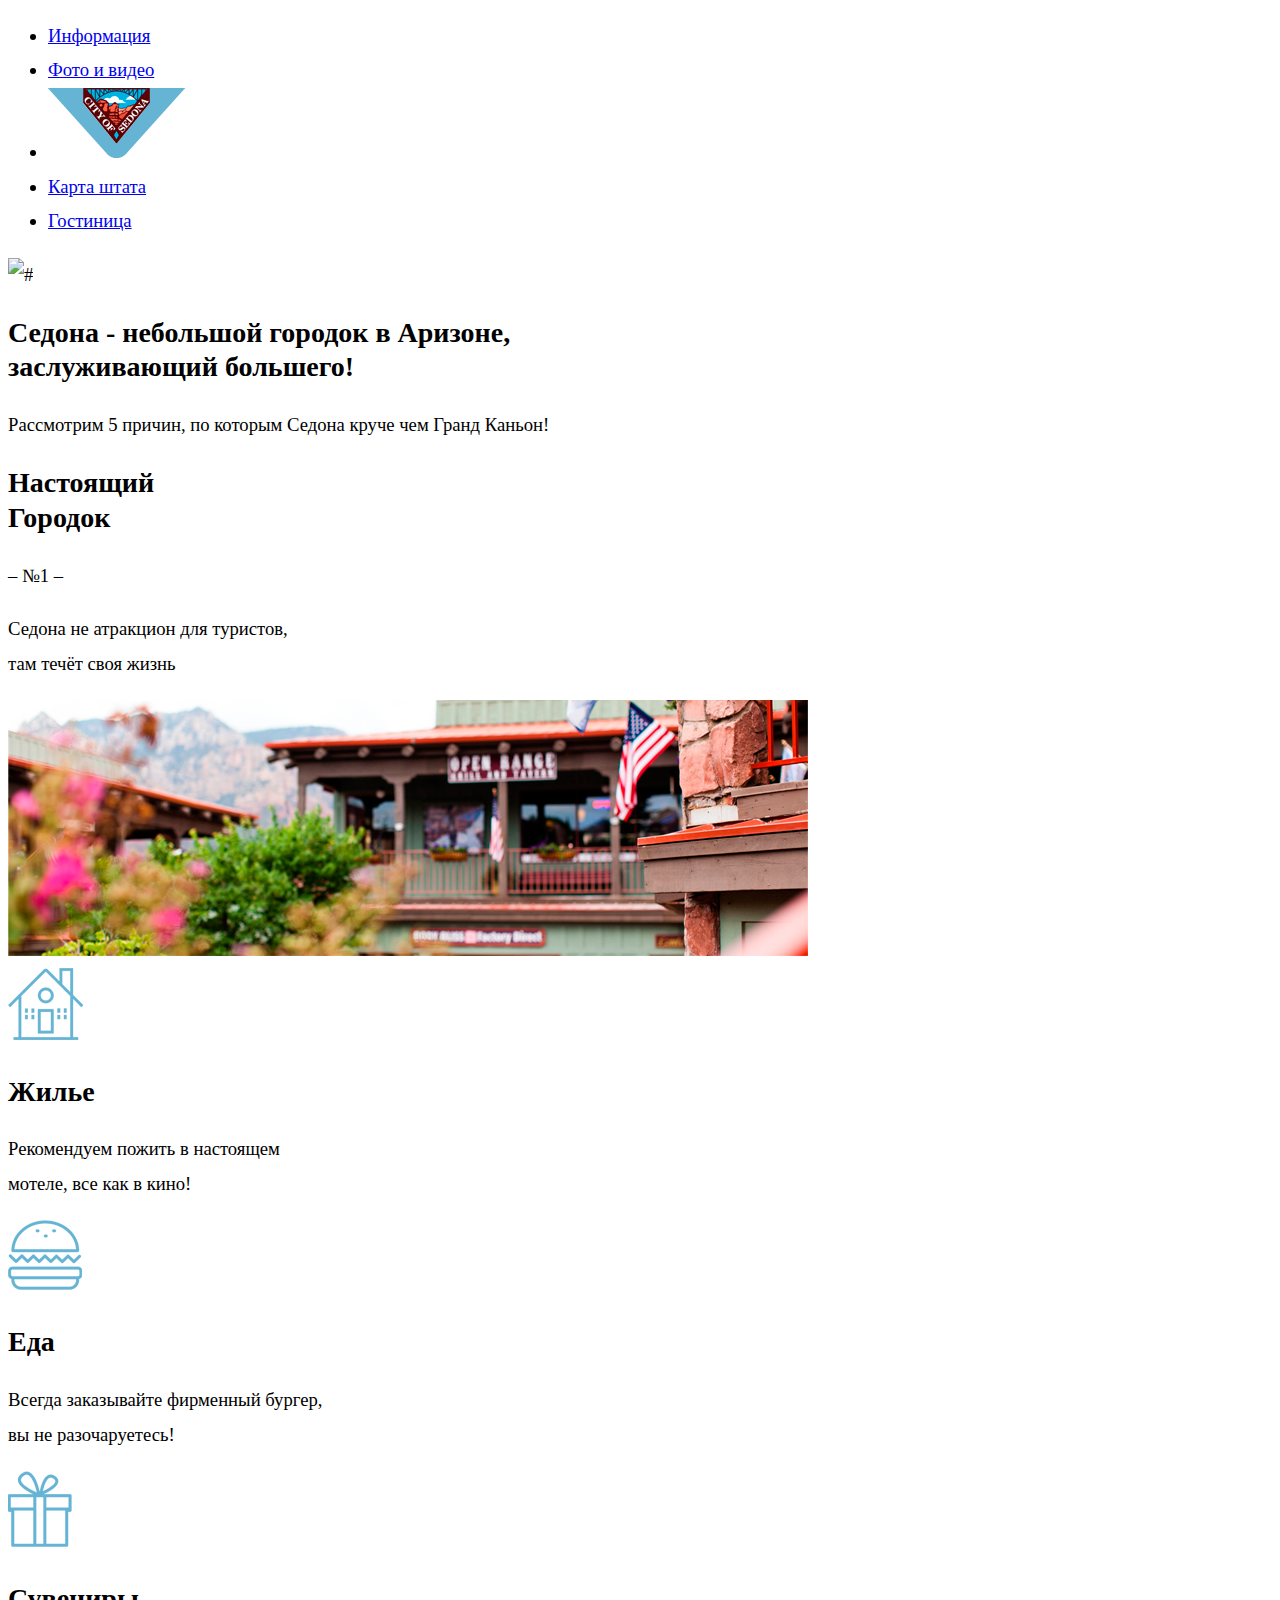
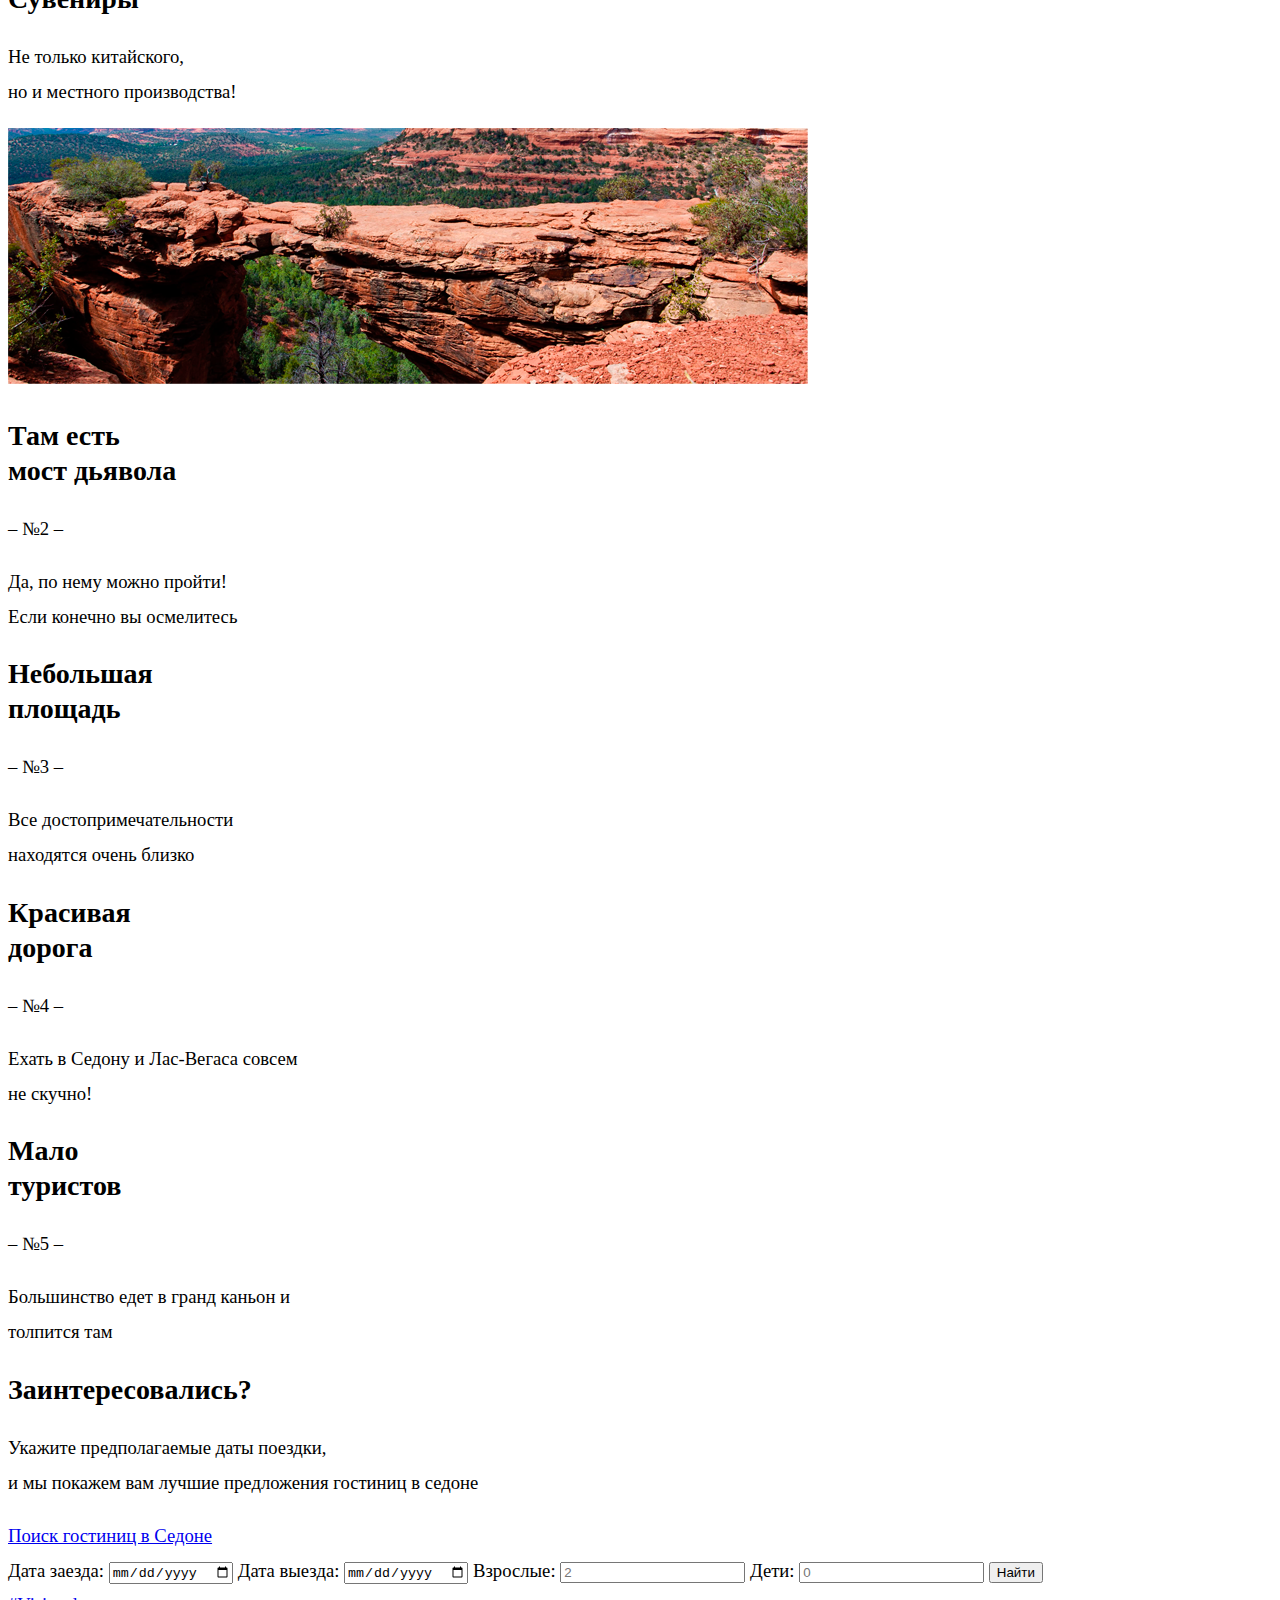
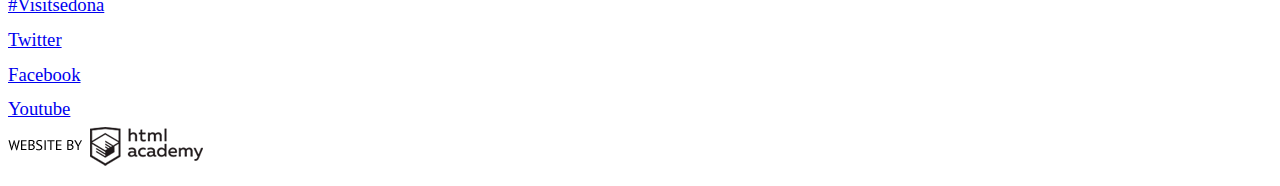
==== index.html @ 040bfdf6 "text+img" ====
<!DOCTYPE html>
<html lang="ru">

<head>
    <link href="css/style.css" rel="stylesheet">
    <meta charset="utf-8">
    <title>HTML Academy: Седона</title>
</head>

<body>
    <header class="main-header">
        <nav class="main-navigation">
            <ul>
                <li>
                    <a href="#">Информация</a>
                </li>
                <li>
                    <a href="#">Фото и видео</a>
                </li>
                <li>
                    <a href="#"><img src="img/logo.png" alt="#">
                    </a>
                </li>
                <li>
                    <a href="#">Карта штата</a>
                </li>
                <li>
                    <a href="#">Гостиница</a>
                </li>
            </ul>
        </nav>
        <section class="main-img"><img src="#" alt="#">
        </section>
        <section class="descr-first">
            <h2>Седона - небольшой городок в Аризоне,<br> заслуживающий большего!</h2>
            <p>Рассмотрим 5 причин, по которым Седона круче чем Гранд Каньон!</p>
        </section>
        <section class="descr-second">
            <div class="right-img">
                <h2>Настоящий<br>Городок</h2>
                <span>&ndash; &#8470;1 &ndash;</span>
                <p>Седона не атракцион для туристов,
                    <br> там течёт своя жизнь</p>
            </div>
            <div class="right-img">
                <img src="img/town.png" alt="#">
            </div>
        </section>
        <section class="descr-third">
            <div class="right-img"><img src="img/home.png" alt="#">
                <h2>Жилье</h2>
                <p>Рекомендуем пожить в настоящем
                    <br>мотеле, все как в кино!</p>
            </div>
            <div class="right-img"><img src="img/burger.png" alt="#">
                <h2>Еда</h2>
                <p>Всегда заказывайте фирменный бургер,
                    <br>вы не разочаруетесь!</p>
            </div>
            <div class="right-img"><img src="img/present.png" alt="#">
                <h2>Сувениры</h2>
                <p>Не только китайского,
                    <br>но и местного производства!</p>
            </div>
        </section>
        <section class="descr-fourth">
            <div class="left-img">
                <img src="img/gc.png" alt="#">
            </div>
            <div class="right-img">
                <h2>Там есть<br>мост дьявола</h2>
                <span>&ndash; &#8470;2 &ndash;</span>
                <p>Да, по нему можно пройти!
                    <br>Если конечно вы осмелитесь</p>
            </div>
        </section>
        <section class="descr-fifth">
            <div class="right-img">
                <h2>Небольшая<br>площадь</h2>
                <span>&ndash; &#8470;3 &ndash;</span>
                <p>Все достопримечательности
                    <br>находятся очень близко</p>
            </div>
            <div class="right-img">
                <h2>Красивая<br>дорога</h2>
                <span>&ndash; &#8470;4 &ndash;</span>
                <p>Ехать в Седону и Лас-Вегаса совсем
                    <br>не скучно!</p>
            </div>
            <div class="right-img">
                <h2>Мало<br>туристов</h2>
                <span>&ndash; &#8470;5 &ndash;</span>
                <p>Большинство едет в гранд каньон и
                    <br>толпится там</p>
            </div>
        </section>
        <section class="searcher">
            <h2 class="stitle">Заинтересовались?</h2>
            <p>Укажите предполагаемые даты поездки,
                <br>и мы покажем вам лучшие предложения гостиниц в седоне</p>
            <a class="fbutton" href="#">Поиск гостиниц в Седоне</a>
            <div class="searcher-form">
                <form class="index-form">
                    <label for="dtarrival">Дата заезда:</label>
                    <input class="date-arrival" id="dtarrival" type="date" placeholder="24 Апреля 2016">
                    <label for="dtdep">Дата выезда:</label>
                    <input class="date-dep" id="dtdep" type="date" placeholder="4 Июля 2016">
                    <label for="adult">Взрослые:</label>
                    <input class="adult" id="adult" type="text" placeholder="2">
                    <label for="child">Дети:</label>
                    <input id="child" type="text" placeholder="0">
                    <input type="submit" value="Найти">
                </form>
            </div>
        </section>
        <section class="map">
        </section>
        <footer class="info">
            <div class="last-block htag">
                <a href="#">#Visitsedona</a>
            </div>
            <div class="last-block">
                <a class="social-btn social-btn-twitter" href="#"><li>Twitter</li>
                </a>
                <a class="social-btn social-btn-fb" href="#"><li>Facebook</li>
                </a>
                <a class="social-btn social-btn-youtube" href="#"><li>Youtube</li>
                </a>
            </div>
            <div class="last-block">
                <a href="https://htmlacademy.ru/"><img src="img/academylogo.png" alt="#">
                </a>
            </div>
        </footer>
</body>
</html>
---- css/style.css ----
body {
    font-size:14pt; 
    line-height:26pt;
    color="#333333";
    font-weight: normal;
    font-family: PT Sans;
}

h2 {
    font-size:21pt; 
    line-height:26pt;
    color:"#333333";
    font-weight: bold;
    font-family:PT Sans Bold;
}
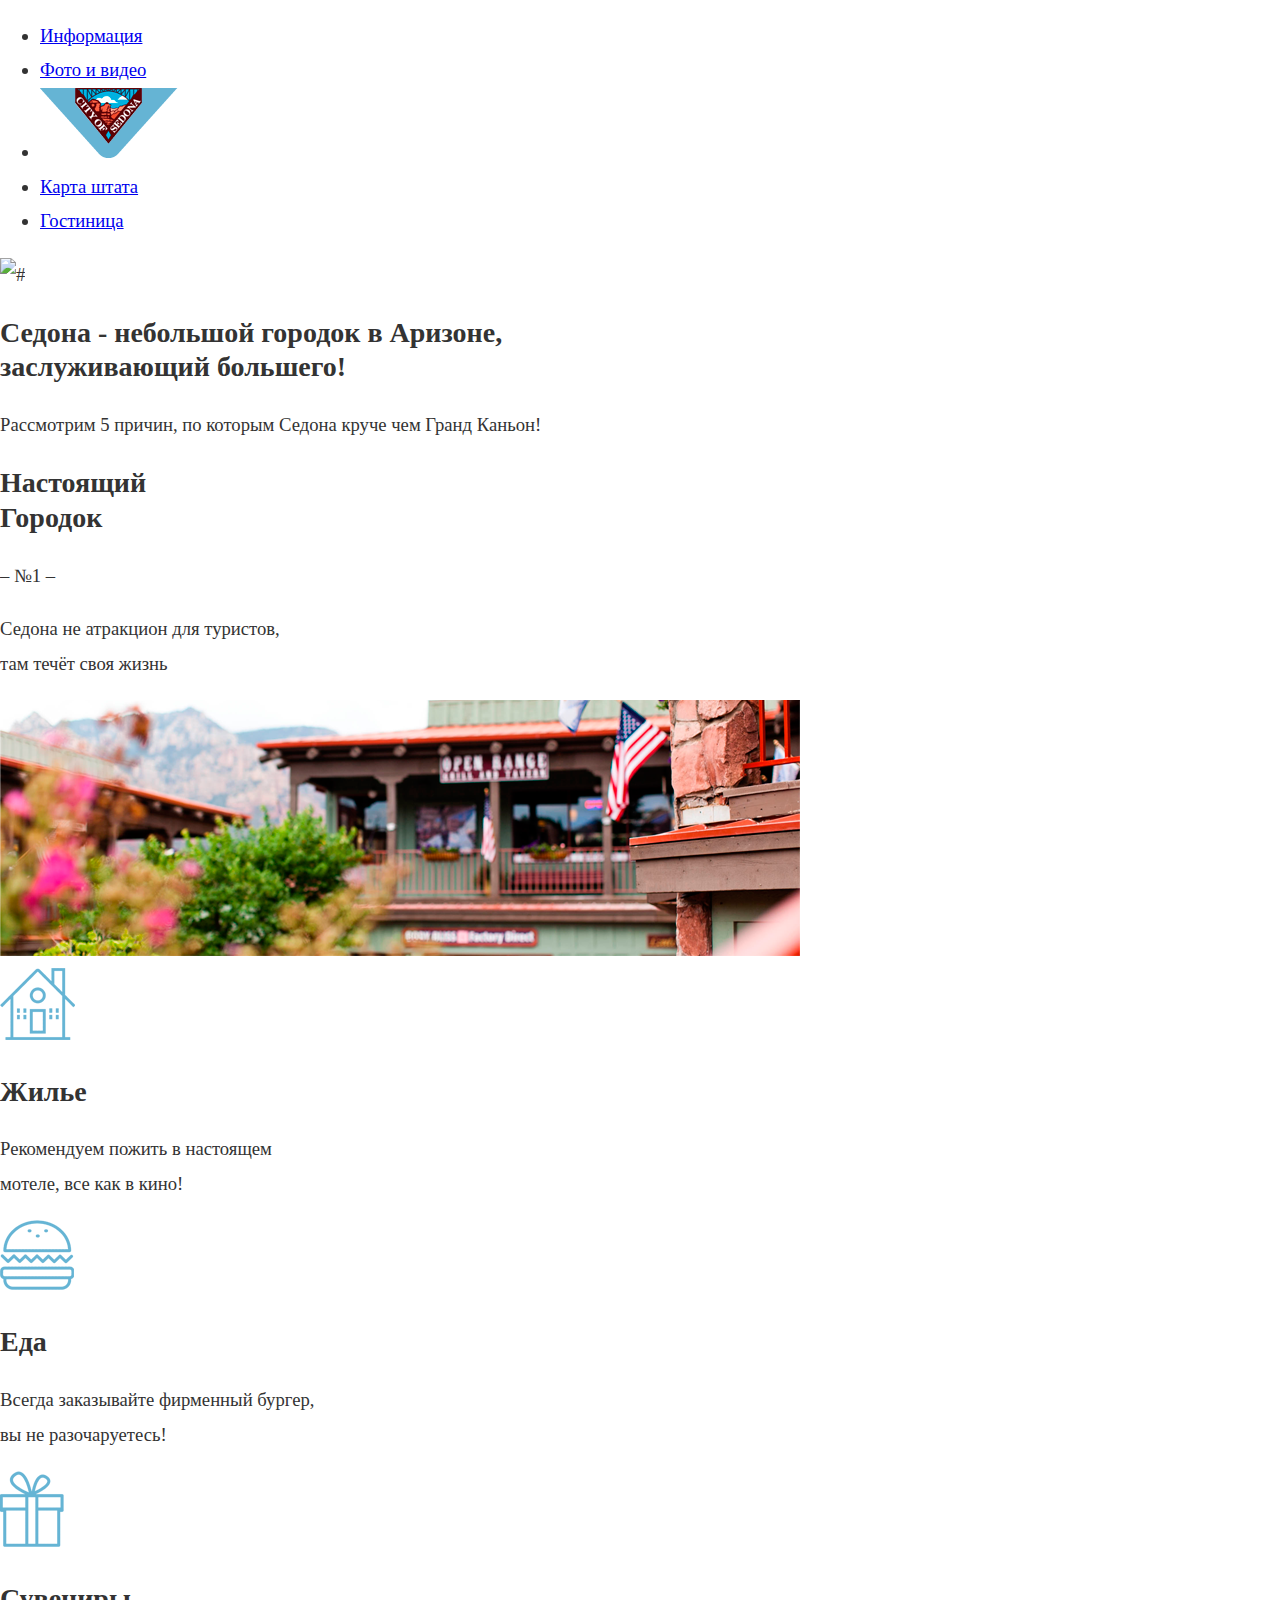
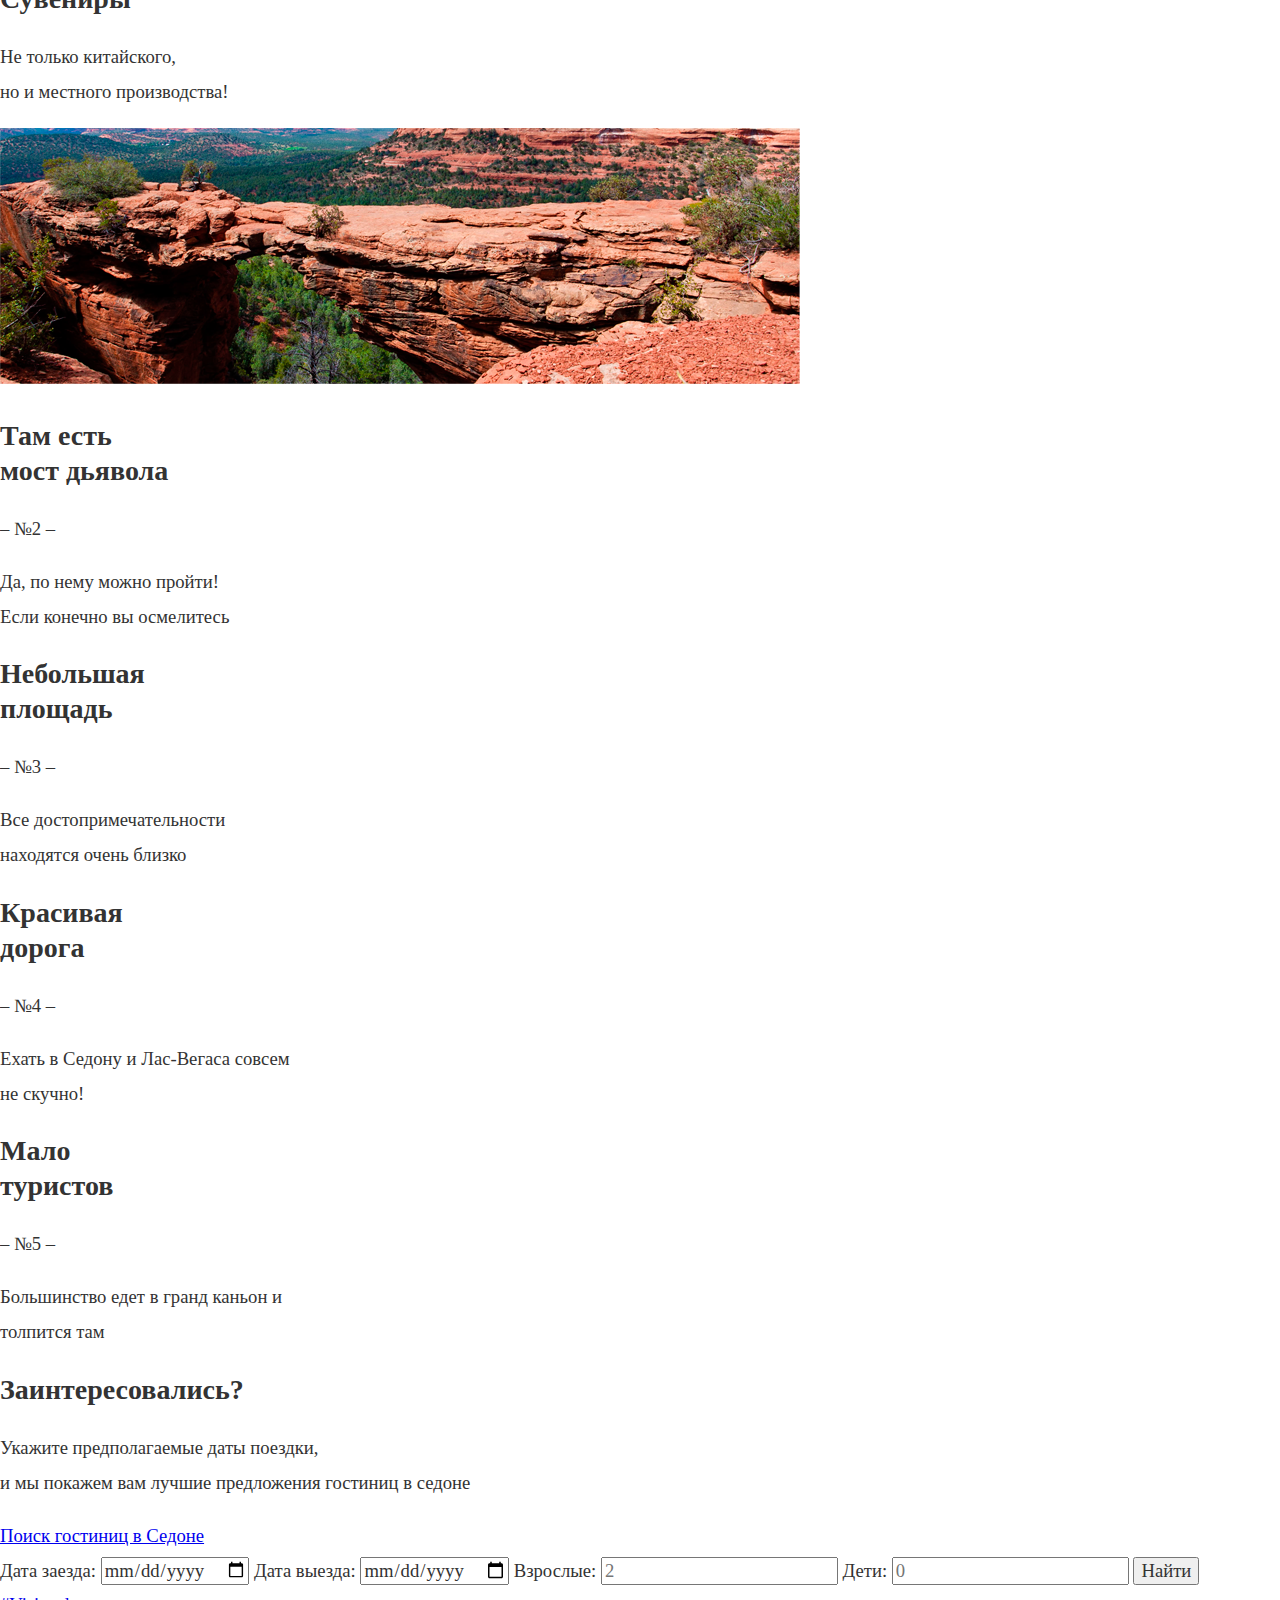
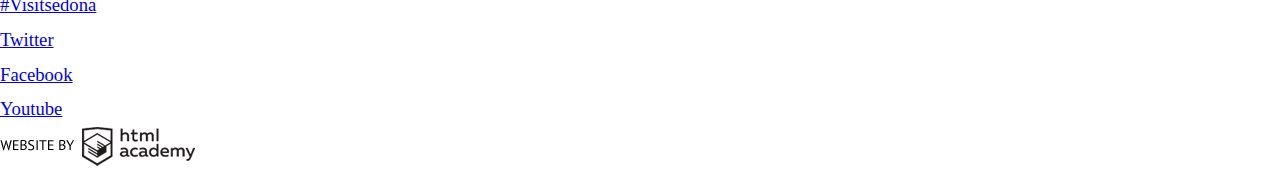
==== commit be88ee59: "текст+картинки upd" ====
--- a/index.html
+++ b/index.html
@@ -2,9 +2,10 @@
 <html lang="ru">
 
 <head>
+    <meta charset="utf-8">
+    <title>Результаты поиска гостиниц в Седоне</title>
+    <link href="css/normalize.css" rel="stylesheet">
     <link href="css/style.css" rel="stylesheet">
-    <meta charset="utf-8">
-    <title>HTML Academy: Седона</title>
 </head>
 
 <body>
--- a/css/style.css
+++ b/css/style.css
@@ -1,7 +1,7 @@
 body {
     font-size:14pt; 
     line-height:26pt;
-    color="#333333";
+    color: #333333;
     font-weight: normal;
     font-family: PT Sans;
 }
@@ -9,7 +9,7 @@
 h2 {
     font-size:21pt; 
     line-height:26pt;
-    color:"#333333";
+    color: #333333;
     font-weight: bold;
     font-family:PT Sans Bold;
 }
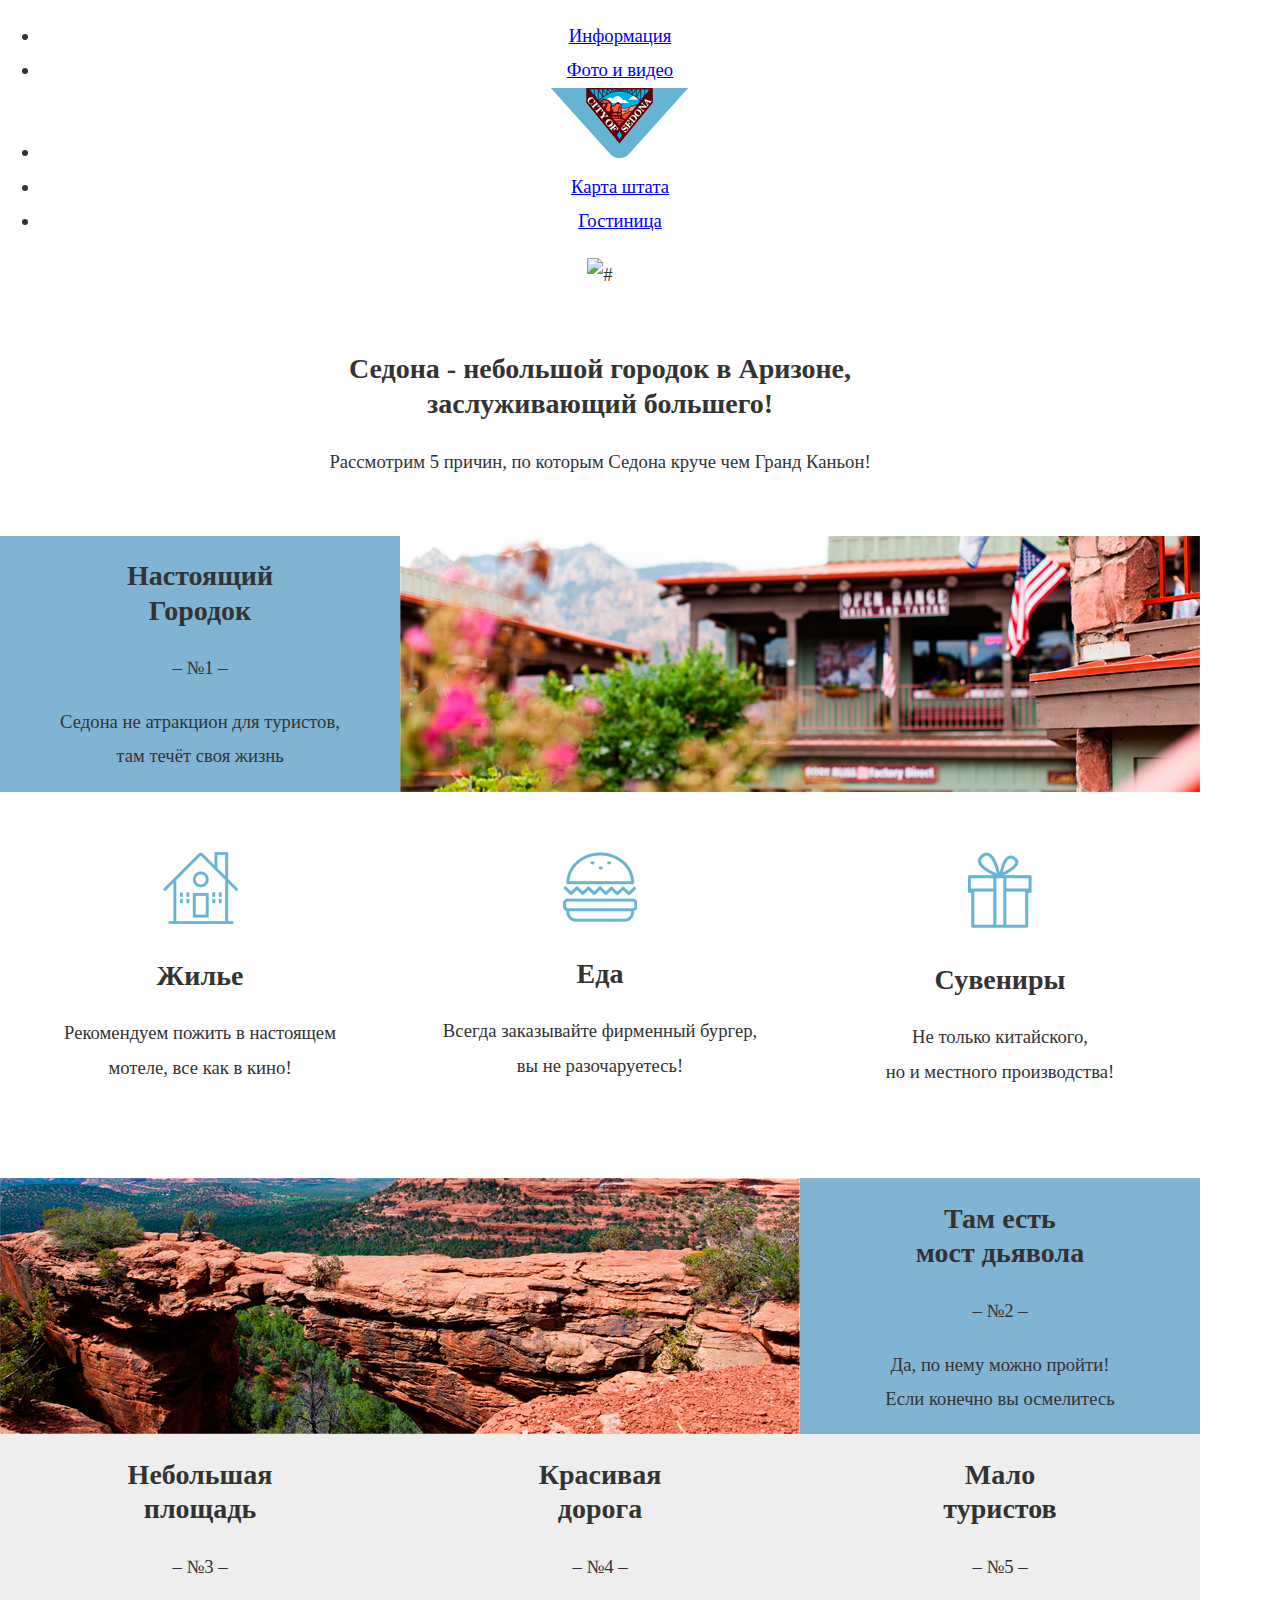
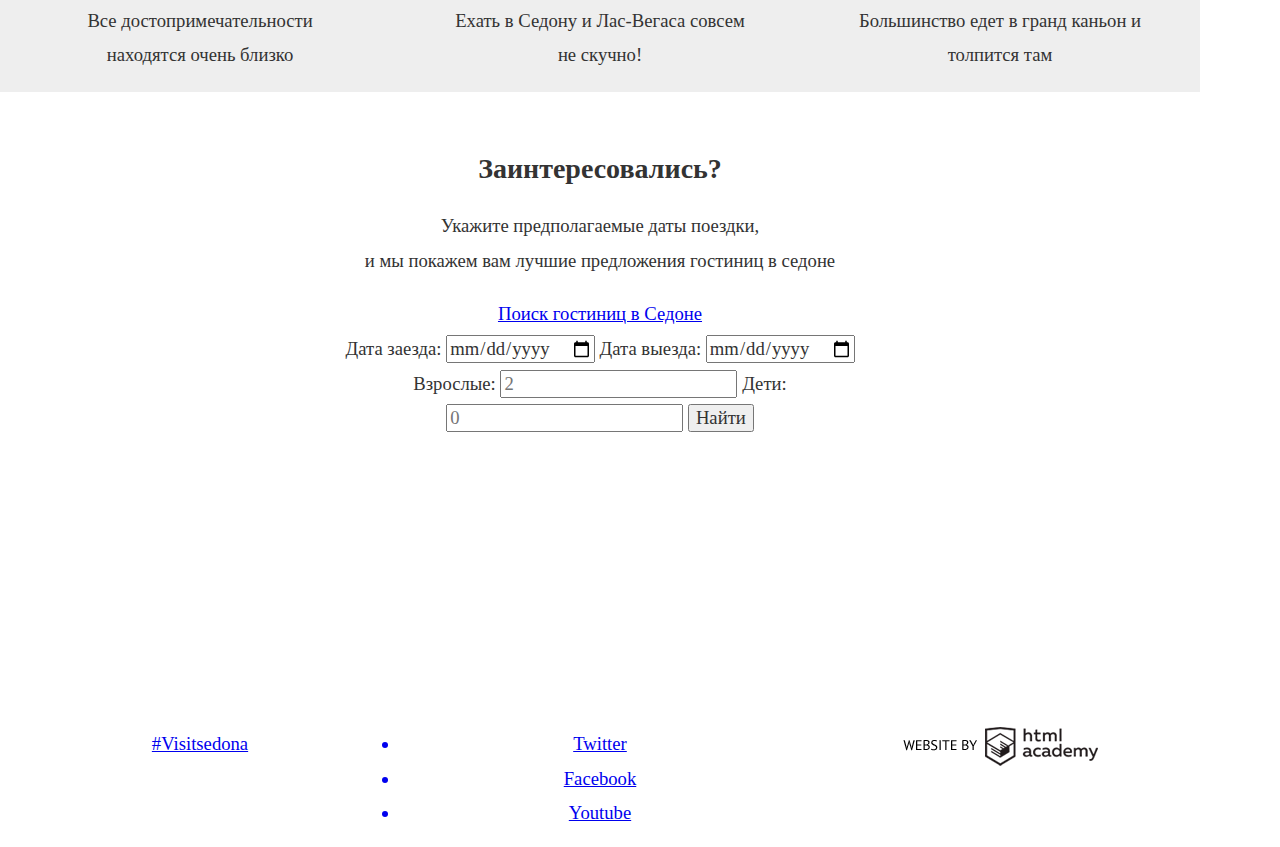
==== commit 6b081ebd: "сетка первая страница" ====
--- a/index.html
+++ b/index.html
@@ -30,6 +30,8 @@
                 </li>
             </ul>
         </nav>
+    </header>
+    <main class="container">
         <section class="main-img"><img src="#" alt="#">
         </section>
         <section class="descr-first">
@@ -37,58 +39,58 @@
             <p>Рассмотрим 5 причин, по которым Седона круче чем Гранд Каньон!</p>
         </section>
         <section class="descr-second">
-            <div class="right-img">
+            <div class="lil-descr">
                 <h2>Настоящий<br>Городок</h2>
                 <span>&ndash; &#8470;1 &ndash;</span>
                 <p>Седона не атракцион для туристов,
                     <br> там течёт своя жизнь</p>
             </div>
-            <div class="right-img">
+            <div class="middle-img">
                 <img src="img/town.png" alt="#">
             </div>
         </section>
-        <section class="descr-third">
-            <div class="right-img"><img src="img/home.png" alt="#">
+        <section class="descr-third clearfix">
+            <div class="small-img"><img src="img/home.png" alt="#">
                 <h2>Жилье</h2>
                 <p>Рекомендуем пожить в настоящем
                     <br>мотеле, все как в кино!</p>
             </div>
-            <div class="right-img"><img src="img/burger.png" alt="#">
+            <div class="small-img"><img src="img/burger.png" alt="#">
                 <h2>Еда</h2>
                 <p>Всегда заказывайте фирменный бургер,
                     <br>вы не разочаруетесь!</p>
             </div>
-            <div class="right-img"><img src="img/present.png" alt="#">
+            <div class="small-img"><img src="img/present.png" alt="#">
                 <h2>Сувениры</h2>
                 <p>Не только китайского,
                     <br>но и местного производства!</p>
             </div>
         </section>
-        <section class="descr-fourth">
-            <div class="left-img">
+        <section class="descr-fourth clearfix">
+            <div class="middle-img">
                 <img src="img/gc.png" alt="#">
             </div>
-            <div class="right-img">
+            <div class="lil-descrs">
                 <h2>Там есть<br>мост дьявола</h2>
                 <span>&ndash; &#8470;2 &ndash;</span>
                 <p>Да, по нему можно пройти!
                     <br>Если конечно вы осмелитесь</p>
             </div>
         </section>
-        <section class="descr-fifth">
-            <div class="right-img">
+        <section class="descr-fifth clearfix">
+            <div class="middle-descr">
                 <h2>Небольшая<br>площадь</h2>
                 <span>&ndash; &#8470;3 &ndash;</span>
                 <p>Все достопримечательности
                     <br>находятся очень близко</p>
             </div>
-            <div class="right-img">
+            <div class="middle-descr">
                 <h2>Красивая<br>дорога</h2>
                 <span>&ndash; &#8470;4 &ndash;</span>
                 <p>Ехать в Седону и Лас-Вегаса совсем
                     <br>не скучно!</p>
             </div>
-            <div class="right-img">
+            <div class="middle-descr">
                 <h2>Мало<br>туристов</h2>
                 <span>&ndash; &#8470;5 &ndash;</span>
                 <p>Большинство едет в гранд каньон и
@@ -116,6 +118,7 @@
         </section>
         <section class="map">
         </section>
+    </main>
         <footer class="info">
             <div class="last-block htag">
                 <a href="#">#Visitsedona</a>
--- a/css/style.css
+++ b/css/style.css
@@ -4,6 +4,7 @@
     color: #333333;
     font-weight: normal;
     font-family: PT Sans;
+    text-align: center;
 }
 
 h2 {
@@ -12,4 +13,86 @@
     color: #333333;
     font-weight: bold;
     font-family:PT Sans Bold;
+    text-align: center;
 }
+.clearfix::after {
+  content: "";
+
+  display: table;
+  clear: both;
+}
+.container {
+    width: 1200px;
+}
+.main-navigation {
+  width: 1200px;
+}
+.main-img {
+    margin-bottom: 60px;
+}
+.descr-first {
+    margin-left: auto;
+    margin-right: auto;
+    margin-bottom: 56px;
+}
+.descr-second {
+    margin-bottom: 60px;
+}
+.lil-descr {
+    float: left;
+    width: 400px;
+    height: 256px;
+    margin-bottom: 60px;
+    background-color:#81b3d2;
+}
+.middle-img {
+    float: left;
+    width: 800px;
+    height: 256px;
+}
+.descr-third {
+    float: left;
+    width: 1200px;
+    margin-bottom: 70px;
+}
+.small-img {
+    float: left;
+    width: 400px;
+}
+.small-img:last-child {
+  float: right;
+}
+
+.descr-fifth {
+    width: 1200px;
+    margin-bottom: 60px;
+}
+.middle-descr {
+    float:left; 
+    width: 400px;
+    background-color: #eeeeee;
+}
+.lil-descrs {
+    float: left;
+    width: 400px;
+    height: 256px;
+    background-color:#81b3d2;
+}
+.searcher-form {
+    margin-left: 312px;
+    margin-right: 312px;
+    width: 576px;
+    height: 395px;
+}
+.map {
+    margin-bottom: 0;
+}
+footer {
+    width: 1200;
+    height: 120;
+}
+.last-block {
+    float: left;
+    width: 400px;
+    height: 120px;
+}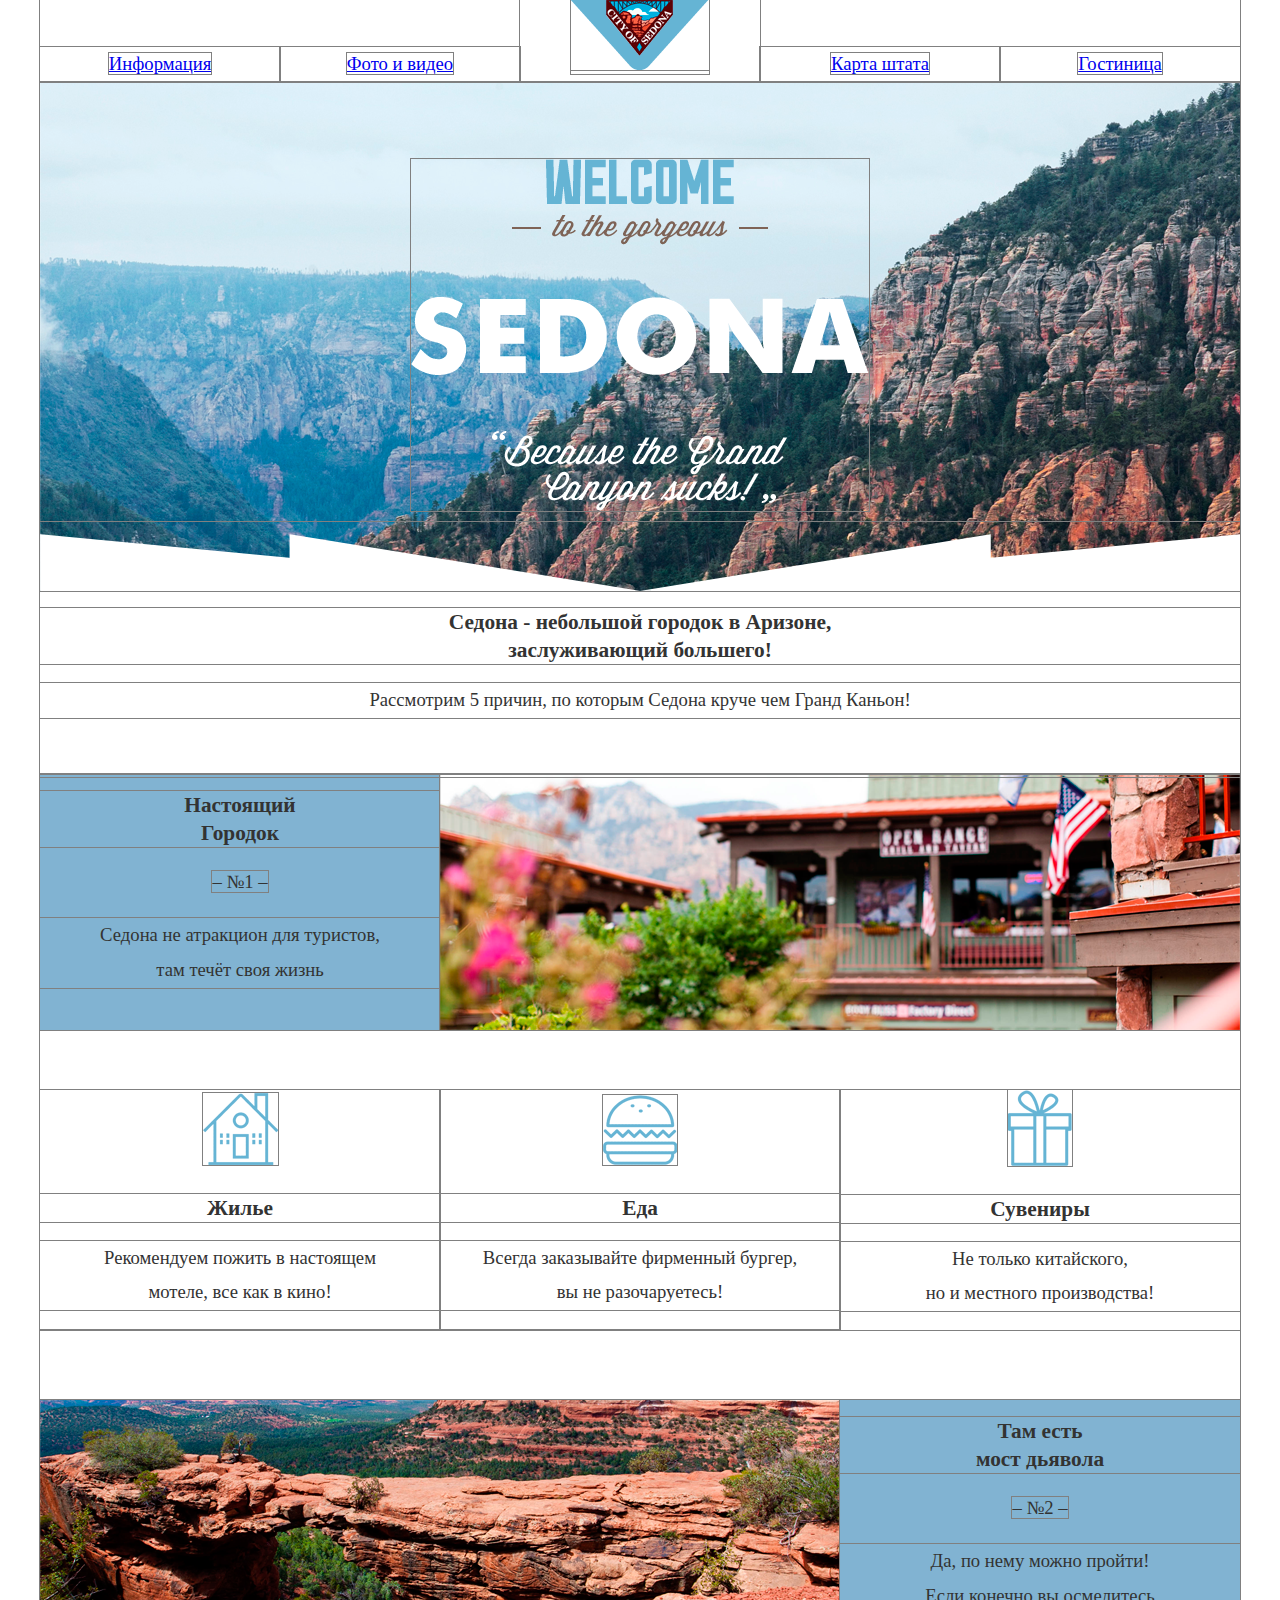
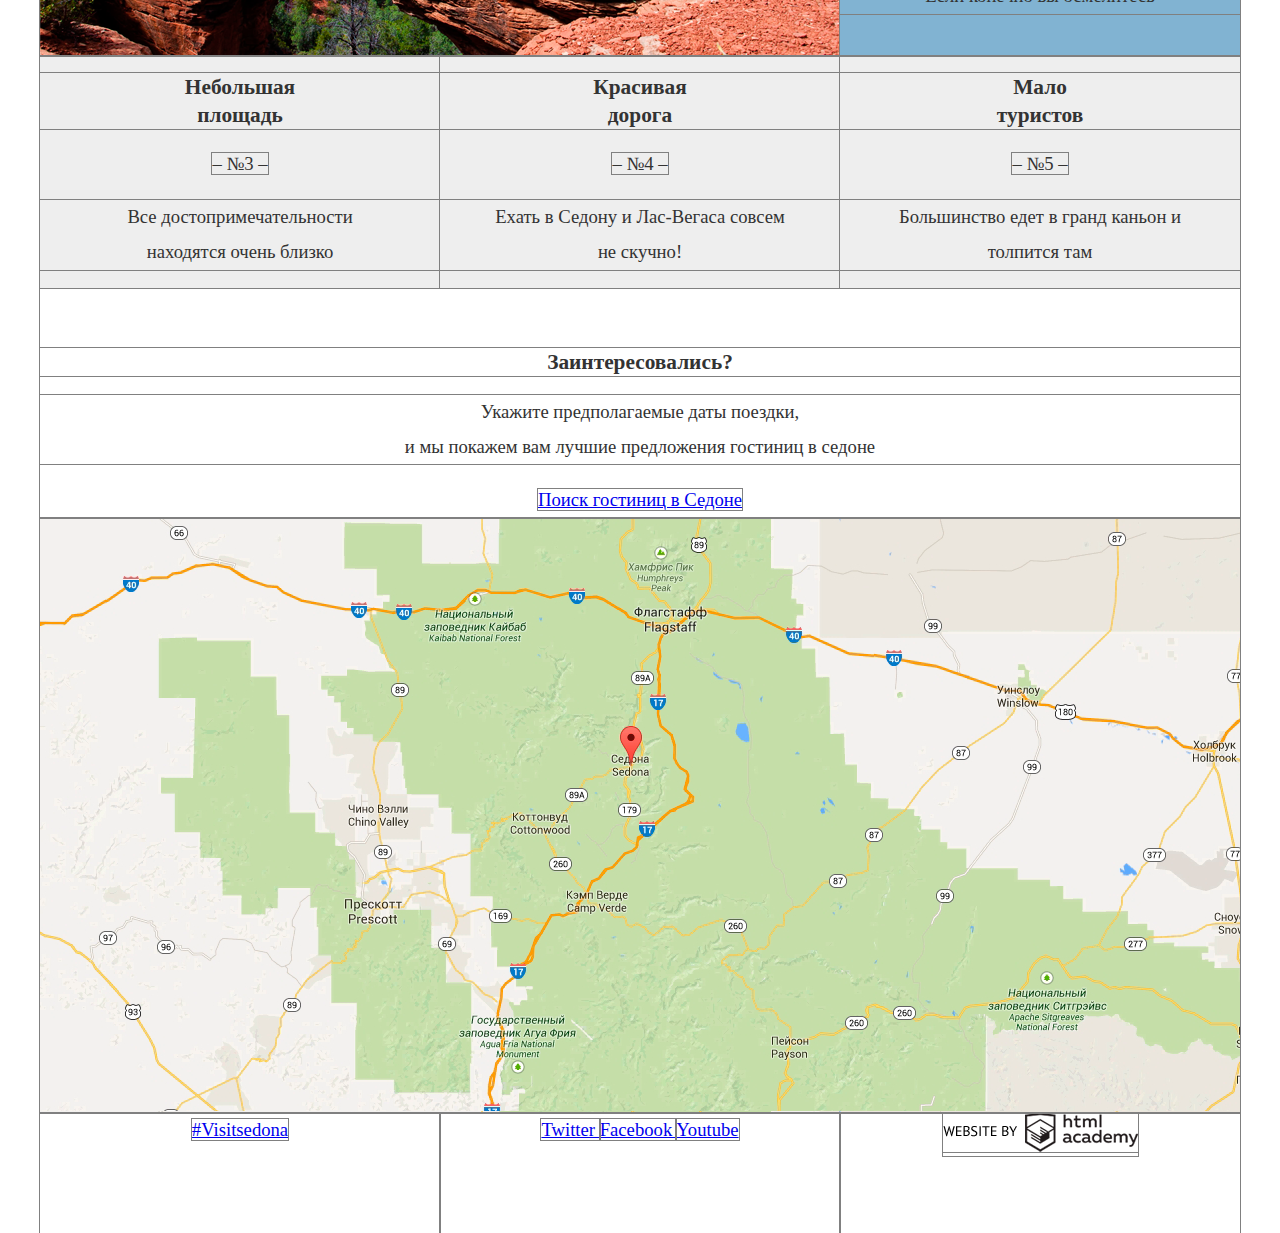
==== commit 44e92c1a: "Седона сетка" ====
--- a/index.html
+++ b/index.html
@@ -11,28 +11,25 @@
 <body>
     <header class="main-header">
         <nav class="main-navigation">
-            <ul>
+            <ul class="navigation">
                 <li>
                     <a href="#">Информация</a>
-                </li>
-                <li>
+                </li><!----><li>
                     <a href="#">Фото и видео</a>
-                </li>
-                <li>
-                    <a href="#"><img src="img/logo.png" alt="#">
-                    </a>
-                </li>
-                <li>
+                </li><!----><li>
+                    <a href="index.html"><img src="img/logo.png" alt="#"></a>
+                </li><!----><li>
                     <a href="#">Карта штата</a>
-                </li>
-                <li>
-                    <a href="#">Гостиница</a>
+                </li><!----><li>
+                    <a href="hotels.html">Гостиница</a>
                 </li>
             </ul>
         </nav>
     </header>
-    <main class="container">
-        <section class="main-img"><img src="#" alt="#">
+    <main class="container clearfix">
+        <section class="main-img">
+            <img class="textimg" src="img/maintext.png" alt="#">
+            <img class="botimg" src="img/mainbottom.png" alt="#">
         </section>
         <section class="descr-first">
             <h2>Седона - небольшой городок в Аризоне,<br> заслуживающий большего!</h2>
@@ -55,7 +52,7 @@
                 <p>Рекомендуем пожить в настоящем
                     <br>мотеле, все как в кино!</p>
             </div>
-            <div class="small-img"><img src="img/burger.png" alt="#">
+            <div class="small-imgs"><img src="img/burger.png" alt="#">
                 <h2>Еда</h2>
                 <p>Всегда заказывайте фирменный бургер,
                     <br>вы не разочаруетесь!</p>
@@ -102,8 +99,8 @@
             <p>Укажите предполагаемые даты поездки,
                 <br>и мы покажем вам лучшие предложения гостиниц в седоне</p>
             <a class="fbutton" href="#">Поиск гостиниц в Седоне</a>
-            <div class="searcher-form">
-                <form class="index-form">
+            <div class="searcher-form" style="display:none;">
+                <form class="index-form" action="#">
                     <label for="dtarrival">Дата заезда:</label>
                     <input class="date-arrival" id="dtarrival" type="date" placeholder="24 Апреля 2016">
                     <label for="dtdep">Дата выезда:</label>
@@ -117,18 +114,19 @@
             </div>
         </section>
         <section class="map">
+            <iframe src="https://www.google.com/maps/embed?pb=!1m18!1m12!1m3!1d547373.9655721275!2d-112.08789631924752!3d34.83748638035086!2m3!1f0!2f0!3f0!3m2!1i1024!2i768!4f13.1!3m3!1m2!1s0x872da132f942b00d%3A0x5548c523fa6c8efd!2z0KHQtdC00L7QvdCwLCDQkNGA0LjQt9C-0L3QsCwg0KHQqNCQ!5e0!3m2!1sru!2sru!4v1454252427901" frameborder="0" allowfullscreen></iframe>            
         </section>
-    </main>
-        <footer class="info">
+    </main>  
+    <footer class="info">
             <div class="last-block htag">
                 <a href="#">#Visitsedona</a>
             </div>
             <div class="last-block">
-                <a class="social-btn social-btn-twitter" href="#"><li>Twitter</li>
+                <a class="social-btn social-btn-twitter" href="#">Twitter
                 </a>
-                <a class="social-btn social-btn-fb" href="#"><li>Facebook</li>
+                <a class="social-btn social-btn-fb" href="#">Facebook
                 </a>
-                <a class="social-btn social-btn-youtube" href="#"><li>Youtube</li>
+                <a class="social-btn social-btn-youtube" href="#">Youtube
                 </a>
             </div>
             <div class="last-block">
--- a/css/style.css
+++ b/css/style.css
@@ -1,20 +1,36 @@
+*{
+    outline: 1px solid grey;
+}
+
 body {
     font-size:14pt; 
     line-height:26pt;
     color: #333333;
     font-weight: normal;
     font-family: PT Sans;
-    text-align: center;
 }
 
 h2 {
-    font-size:21pt; 
-    line-height:26pt;
+    font-size:16pt; 
+    line-height:21pt;
     color: #333333;
     font-weight: bold;
     font-family:PT Sans Bold;
     text-align: center;
 }
+
+
+ul{
+    margin: 0;
+    padding: 0;
+}
+ul li{
+    list-style-type: none;
+}
+header, main, footer{
+    margin: 0 auto;
+}
+
 .clearfix::after {
   content: "";
 
@@ -24,24 +40,37 @@
 .container {
     width: 1200px;
 }
-.main-navigation {
+
+.main-navigation, header {
   width: 1200px;
 }
 .main-img {
-    margin-bottom: 60px;
+    width: 1200px;
+    height: 509px;
+    background-image: url(../img/mainphoto.png);
+}
+.textimg {
+    margin-left:371px;
+   margin-top:77px;
+}
+.botimg {
+  padding-top: 12px; 
 }
 .descr-first {
     margin-left: auto;
     margin-right: auto;
     margin-bottom: 56px;
+    text-align: center;
 }
 .descr-second {
     margin-bottom: 60px;
+    text-align: center;
 }
 .lil-descr {
     float: left;
     width: 400px;
     height: 256px;
+    text-align: center;
     margin-bottom: 60px;
     background-color:#81b3d2;
 }
@@ -54,45 +83,203 @@
     float: left;
     width: 1200px;
     margin-bottom: 70px;
+    text-align: center;
 }
 .small-img {
     float: left;
     width: 400px;
-}
-.small-img:last-child {
-  float: right;
-}
+    text-align: center;
+}
+.small-img:first-child {
+    padding-top: 3px;
+    float: left;
+    width: 400px;
+    text-align: center;
+}
+.small-imgs {
+    padding-top: 5px;
+    float: left;
+    width: 400px;
+    text-align: center;
+}
+
 
 .descr-fifth {
     width: 1200px;
     margin-bottom: 60px;
+    text-align: center;
 }
 .middle-descr {
     float:left; 
     width: 400px;
     background-color: #eeeeee;
+    text-align: center;
 }
 .lil-descrs {
     float: left;
     width: 400px;
     height: 256px;
     background-color:#81b3d2;
+    text-align: center;
 }
 .searcher-form {
     margin-left: 312px;
     margin-right: 312px;
     width: 576px;
     height: 395px;
+    text-align: center;
+}
+.searcher {
+    text-align: center;
 }
 .map {
     margin-bottom: 0;
 }
 footer {
-    width: 1200;
-    height: 120;
+    width: 1200px;
+    height: 120px;
+    text-align: center;
 }
 .last-block {
     float: left;
     width: 400px;
     height: 120px;
-}+    text-align: center;
+}
+
+.map{
+    height: 595px;
+    display:block;
+    background: url(../img/map.png);
+}
+
+iframe{
+    width: 1200px;
+    height: 595px;
+    border: 0;
+}
+
+.main-header {
+   text-align: center;   
+}
+.navigation li {
+    display: inline-block;
+    width: 20%;
+    text-align: center;
+}
+
+.hotel-search {
+    width: 1056px;
+    height: 217px;
+    margin-left: 73px;
+}
+.inf {
+    float: left;
+    width: 241px;
+}
+.type {
+    float: left;
+    width: 288px;
+}
+
+.filter-price {
+    float: left;
+    width: 527px;
+}
+
+
+.pref {
+    margin-left: 73px;
+    height: 87px;
+    width: 1057px;   
+}
+.found {
+    float: left;
+    width: 163px; 
+}
+.sort {
+    float: left;
+    width: 856px;
+    height: 87px;
+}
+.updown {
+    float: left;
+    width: 38px;
+}
+
+.element {
+    float: left;
+    width: 100px;
+    margin-top: 20px;
+    font-size:12pt; 
+    line-height:18pt;    
+}
+
+.s-elements {
+    width: 500px; 
+}
+.hotel {
+    margin-left: 73px;
+    height: 151px;
+    width: 1057px;
+}
+.hpicture {
+    float: left;
+    width: 166px;
+}
+.desk {
+    float: left;
+    width: 781px;
+    height: 151px;
+}
+.abouth {
+    float: left;
+    width: 110px;
+    height: 61px;
+}
+.aboutb {
+    float: left;
+    width: 143px;
+    height: 61px;
+}
+.rating {
+    float: left;
+    width: 100px;
+    padding-top: 94px;
+}
+
+
+
+
+
+
+
+
+
+
+
+
+
+
+
+
+
+
+
+
+
+
+
+
+
+
+
+
+
+
+
+
+
+
+
+
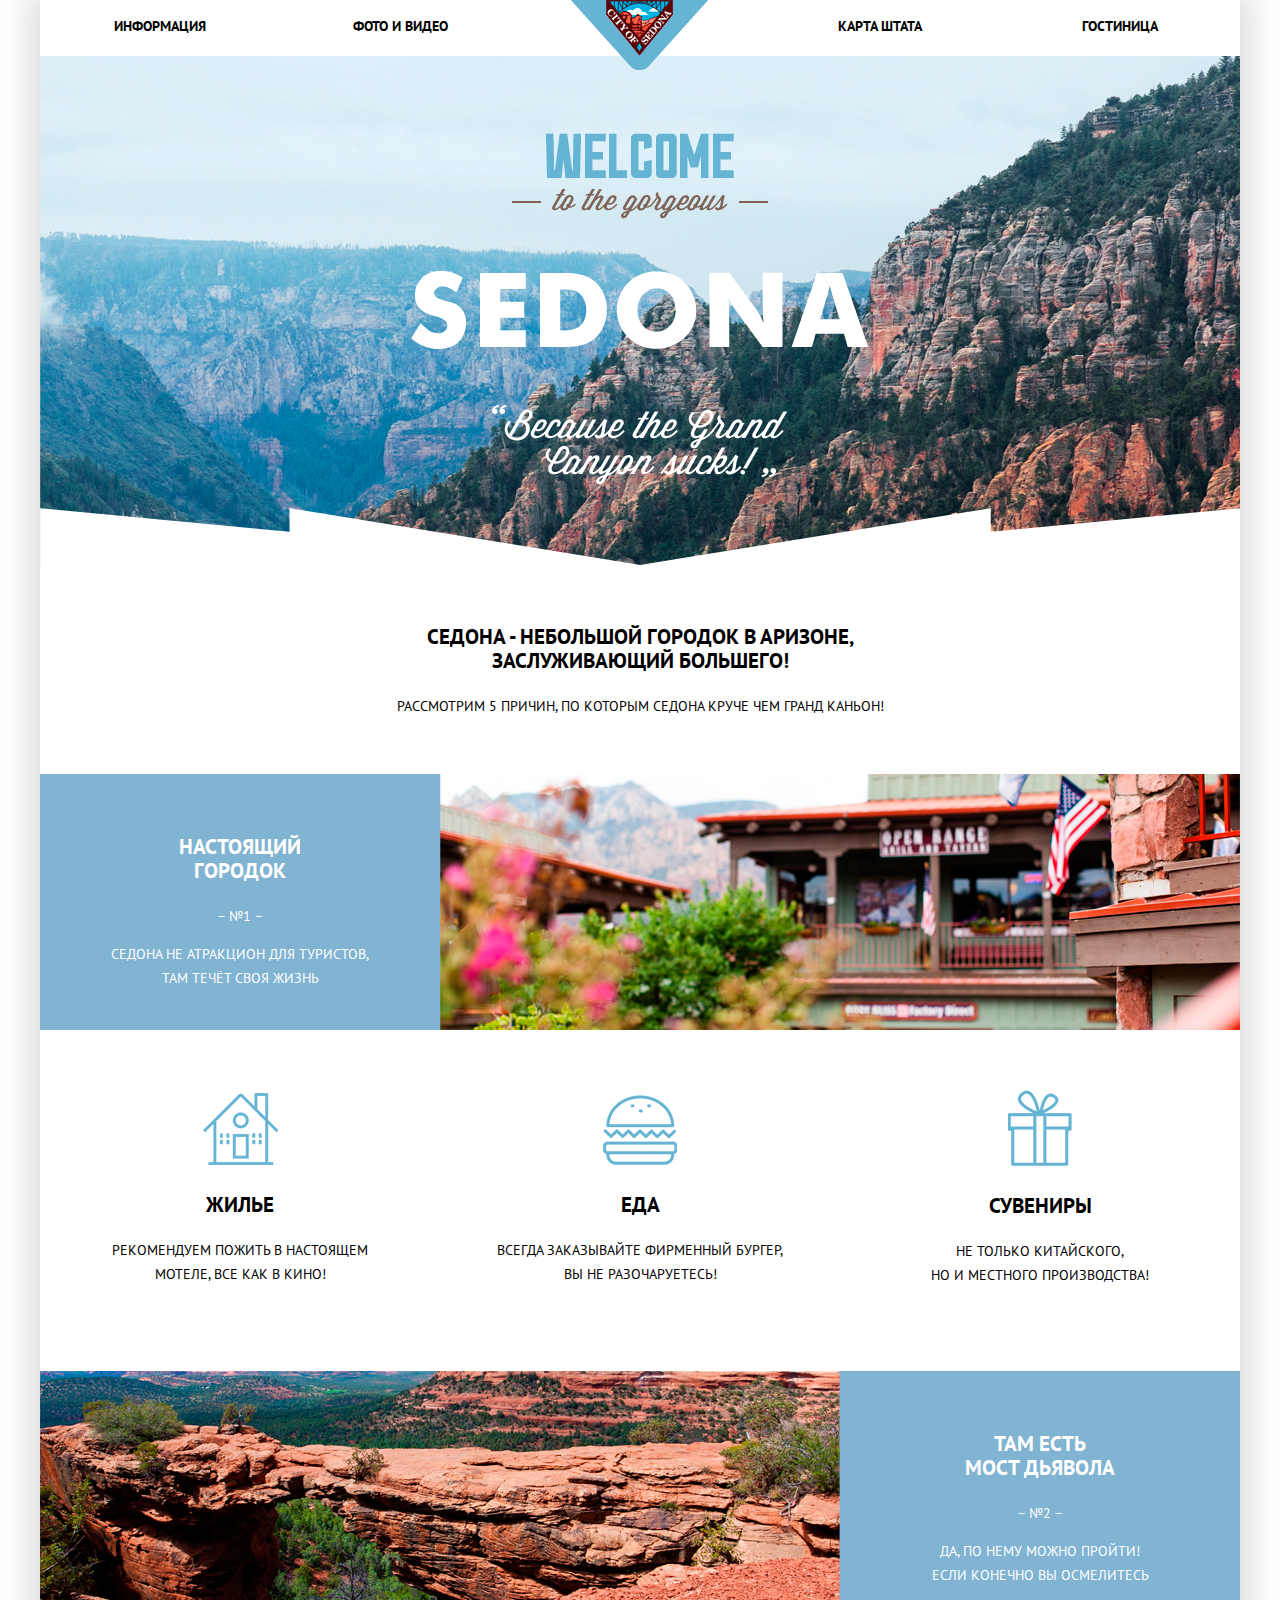
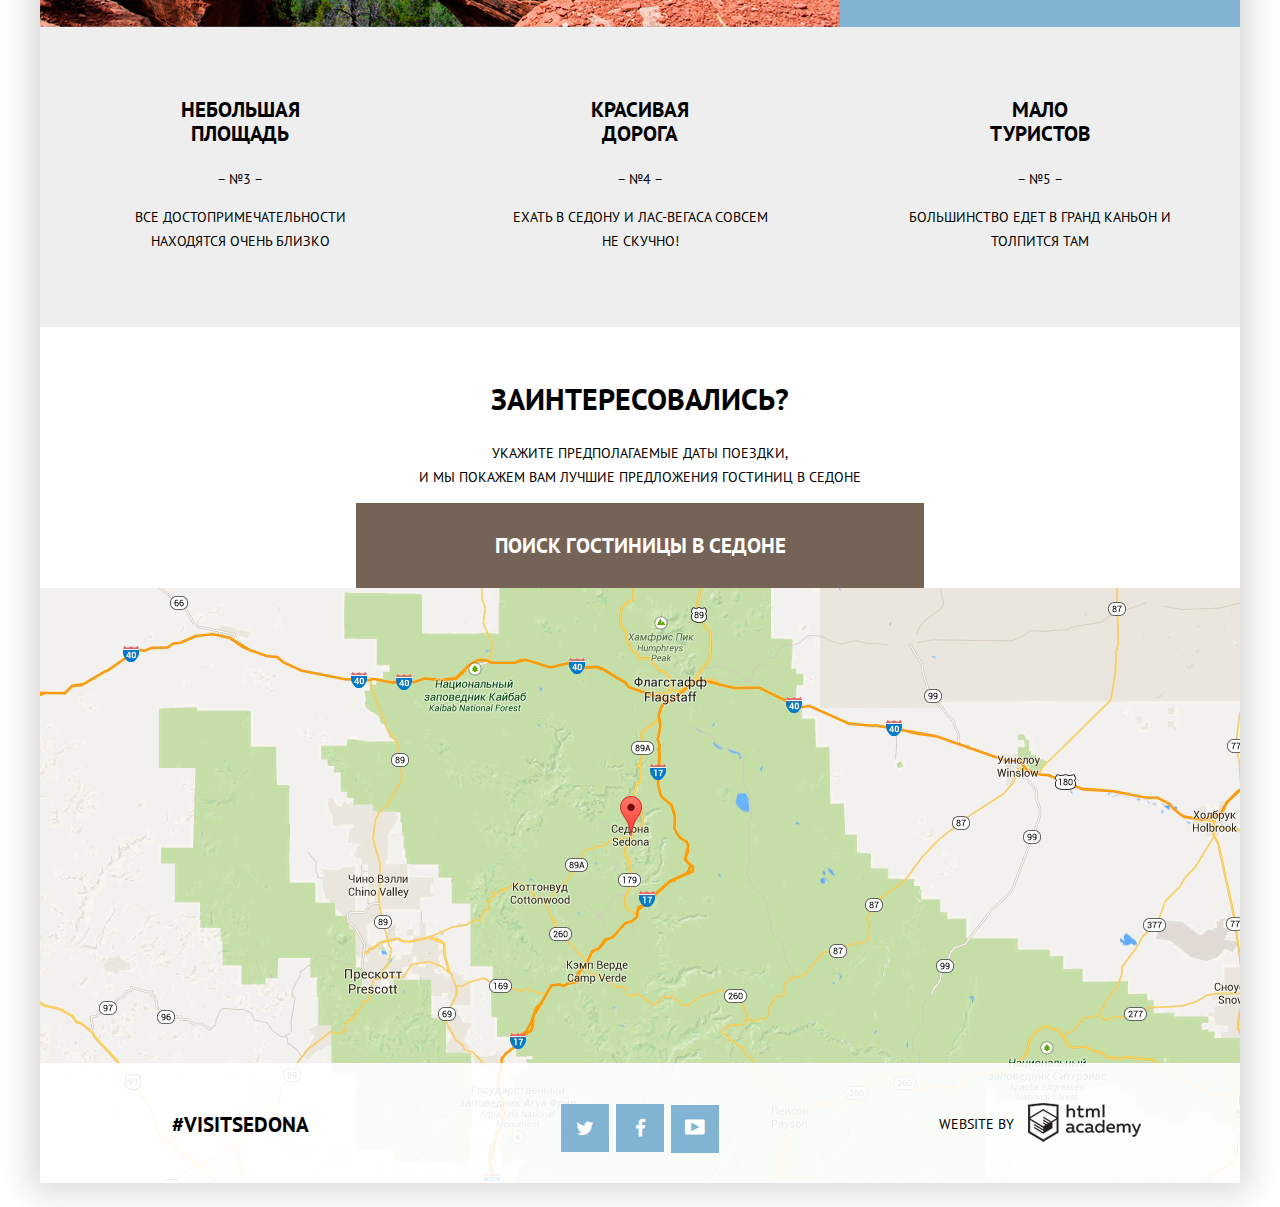
==== commit f1769c03: "черновая версия" ====
--- a/index.html
+++ b/index.html
@@ -3,25 +3,27 @@
 
 <head>
     <meta charset="utf-8">
-    <title>Результаты поиска гостиниц в Седоне</title>
+    <title>Главная страница</title>
+    <link href='https://fonts.googleapis.com/css?family=PT+Sans:400,700&subset=latin,cyrillic' rel='stylesheet' type='text/css'>
     <link href="css/normalize.css" rel="stylesheet">
     <link href="css/style.css" rel="stylesheet">
 </head>
 
 <body>
+    <div class="shadow">
     <header class="main-header">
         <nav class="main-navigation">
             <ul class="navigation">
                 <li>
-                    <a href="#">Информация</a>
+                    <a href="#" class="itext">Информация</a>
                 </li><!----><li>
-                    <a href="#">Фото и видео</a>
+                    <a href="#" class="itext">Фото и видео</a>
                 </li><!----><li>
                     <a href="index.html"><img src="img/logo.png" alt="#"></a>
                 </li><!----><li>
-                    <a href="#">Карта штата</a>
+                    <a href="#" class="itext">Карта штата</a>
                 </li><!----><li>
-                    <a href="hotels.html">Гостиница</a>
+                    <a href="hotels.html" class="itext">Гостиница</a>
                 </li>
             </ul>
         </nav>
@@ -32,43 +34,43 @@
             <img class="botimg" src="img/mainbottom.png" alt="#">
         </section>
         <section class="descr-first">
-            <h2>Седона - небольшой городок в Аризоне,<br> заслуживающий большего!</h2>
+            <h3>Седона - небольшой городок в Аризоне,<br> заслуживающий большего!</h3>
             <p>Рассмотрим 5 причин, по которым Седона круче чем Гранд Каньон!</p>
         </section>
         <section class="descr-second">
             <div class="lil-descr">
-                <h2>Настоящий<br>Городок</h2>
+                <h3>Настоящий<br>Городок</h3>
                 <span>&ndash; &#8470;1 &ndash;</span>
                 <p>Седона не атракцион для туристов,
                     <br> там течёт своя жизнь</p>
             </div>
             <div class="middle-img">
-                <img src="img/town.png" alt="#">
+                <img src="img/town.png" width="800px" height="256px" alt="#">
             </div>
         </section>
         <section class="descr-third clearfix">
             <div class="small-img"><img src="img/home.png" alt="#">
-                <h2>Жилье</h2>
+                <h3>Жилье</h3>
                 <p>Рекомендуем пожить в настоящем
                     <br>мотеле, все как в кино!</p>
             </div>
             <div class="small-imgs"><img src="img/burger.png" alt="#">
-                <h2>Еда</h2>
+                <h3>Еда</h3>
                 <p>Всегда заказывайте фирменный бургер,
                     <br>вы не разочаруетесь!</p>
             </div>
             <div class="small-img"><img src="img/present.png" alt="#">
-                <h2>Сувениры</h2>
+                <h3>Сувениры</h3>
                 <p>Не только китайского,
                     <br>но и местного производства!</p>
             </div>
         </section>
         <section class="descr-fourth clearfix">
             <div class="middle-img">
-                <img src="img/gc.png" alt="#">
+                <img src="img/gc.png" width="800px" height="256px" alt="#">
             </div>
             <div class="lil-descrs">
-                <h2>Там есть<br>мост дьявола</h2>
+                <h3>Там есть<br>мост дьявола</h3>
                 <span>&ndash; &#8470;2 &ndash;</span>
                 <p>Да, по нему можно пройти!
                     <br>Если конечно вы осмелитесь</p>
@@ -76,63 +78,112 @@
         </section>
         <section class="descr-fifth clearfix">
             <div class="middle-descr">
-                <h2>Небольшая<br>площадь</h2>
+                <h3>Небольшая<br>площадь</h3>
                 <span>&ndash; &#8470;3 &ndash;</span>
                 <p>Все достопримечательности
                     <br>находятся очень близко</p>
             </div>
             <div class="middle-descr">
-                <h2>Красивая<br>дорога</h2>
+                <h3>Красивая<br>дорога</h3>
                 <span>&ndash; &#8470;4 &ndash;</span>
                 <p>Ехать в Седону и Лас-Вегаса совсем
                     <br>не скучно!</p>
             </div>
             <div class="middle-descr">
-                <h2>Мало<br>туристов</h2>
+                <h3>Мало<br>туристов</h3>
                 <span>&ndash; &#8470;5 &ndash;</span>
                 <p>Большинство едет в гранд каньон и
                     <br>толпится там</p>
             </div>
         </section>
-        <section class="searcher">
-            <h2 class="stitle">Заинтересовались?</h2>
-            <p>Укажите предполагаемые даты поездки,
-                <br>и мы покажем вам лучшие предложения гостиниц в седоне</p>
-            <a class="fbutton" href="#">Поиск гостиниц в Седоне</a>
-            <div class="searcher-form" style="display:none;">
-                <form class="index-form" action="#">
-                    <label for="dtarrival">Дата заезда:</label>
-                    <input class="date-arrival" id="dtarrival" type="date" placeholder="24 Апреля 2016">
-                    <label for="dtdep">Дата выезда:</label>
-                    <input class="date-dep" id="dtdep" type="date" placeholder="4 Июля 2016">
-                    <label for="adult">Взрослые:</label>
-                    <input class="adult" id="adult" type="text" placeholder="2">
-                    <label for="child">Дети:</label>
-                    <input id="child" type="text" placeholder="0">
-                    <input type="submit" value="Найти">
-                </form>
+            <div class="search-form-container">
+                <div class="interested">
+          <h3>Заинтересовались?</h3>
+          <p>
+            Укажите предполагаемые даты поездки,<br> 
+            и мы покажем вам лучшие предложения гостиниц в Седоне
+          </p>
+        </div>
+          <a class="search-btn" href="form.html">Поиск гостиницы в Седоне</a>
+          <form class="search-form" action="https://echo.htmlacademy.ru" method="post">
+            <div class="form-line clearfix">
+              <label for="day-in">Дата заезда:</label>
+              <input class="date field" type="text" id="day-in" name="in" value="14 апреля 2016">
+              <div class="icon-calendar"></div>
             </div>
+            <div class="form-line clearfix">
+              <label for="day-out">Дата выезда:</label>
+              <input class="date field" type="text" id="day-out" name="out" placeholder="20 июля 2016">
+              <div class="icon-calendar"></div>
+            </div>
+            <div class="form-line clearfix">
+              <div class="half-width">
+                <label for="adult">Взрослые:</label>
+                <div class="unit-container">
+                  <button class="btn plus-btn" type="button">
+                    <i class="icon-plus"></i>
+                  </button>
+                  <input class="unit field" type="text" name="adults" id="adult" step="1">
+                  <button class="btn minus-btn" type="button">
+                    <i class="icon-minus"></i>
+                  </button>
+                </div>
+              </div><!--
+           --><div class="half-width">
+                <label for="kid">Дети:</label>
+                <div class="unit-container clearfix">
+                  <button class="btn plus-btn" type="button">
+                    <i class="icon-plus"></i>
+                  </button>
+                  <input class="unit field" type="text" name="kids" id="kid" step="1">
+                  <button class="btn minus-btn" type="button">
+                    <i class="icon-minus"></i>
+                  </button>
+                </div>
+              </div>
+            </div>
+            <button class="find-btn" type="button">НАЙТИ</button>
+          </form>
+        </div>
         </section>
         <section class="map">
-            <iframe src="https://www.google.com/maps/embed?pb=!1m18!1m12!1m3!1d547373.9655721275!2d-112.08789631924752!3d34.83748638035086!2m3!1f0!2f0!3f0!3m2!1i1024!2i768!4f13.1!3m3!1m2!1s0x872da132f942b00d%3A0x5548c523fa6c8efd!2z0KHQtdC00L7QvdCwLCDQkNGA0LjQt9C-0L3QsCwg0KHQqNCQ!5e0!3m2!1sru!2sru!4v1454252427901" frameborder="0" allowfullscreen></iframe>            
+            <iframe src="https://www.google.com/maps/embed?pb=!1m18!1m12!1m3!1d547373.9655721275!2d-112.08789631924752!3d34.83748638035086!2m3!1f0!2f0!3f0!3m2!1i1024!2i768!4f13.1!3m3!1m2!1s0x872da132f942b00d%3A0x5548c523fa6c8efd!2z0KHQtdC00L7QvdCwLCDQkNGA0LjQt9C-0L3QsCwg0KHQqNCQ!5e0!3m2!1sru!2sru!4v1454252427901" allowfullscreen></iframe>            
         </section>
     </main>  
-    <footer class="info">
+    <footer class="info footer-home">
             <div class="last-block htag">
-                <a href="#">#Visitsedona</a>
+                <a class="htag" href="#">#Visitsedona</a>
             </div>
             <div class="last-block">
-                <a class="social-btn social-btn-twitter" href="#">Twitter
-                </a>
-                <a class="social-btn social-btn-fb" href="#">Facebook
-                </a>
-                <a class="social-btn social-btn-youtube" href="#">Youtube
+                <a class="social-btn social-btn-twitter" href="#"><i class="icon-twitter"></i>
+                </a><!--
+                --><a class="social-btn social-btn-fb" href="#"><i class="icon-facebook"></i>
+                </a><!--
+                --><a class="social-btn social-btn-youtube" href="#"><i class="icon-youtube"></i>
                 </a>
             </div>
-            <div class="last-block">
-                <a href="https://htmlacademy.ru/"><img src="img/academylogo.png" alt="#">
+            <div class="last-block developer">
+                <span class="webb">Website by</span><!--
+                --><a href="https://htmlacademy.ru/">
+                    <div class="academy"></div>
                 </a>
             </div>
         </footer>
+    <script>
+      var link = document.querySelector(".search-btn");
+      var searchForm = document.querySelector(".search-form");
+      var date = searchForm.querySelector("#day-in");
+
+      link.addEventListener("click", function(event) {
+        event.preventDefault();
+        if (searchForm.classList.contains("search-form-visible")) {
+          searchForm.classList.remove("search-form-visible");
+        } else {
+          searchForm.classList.add("search-form-visible");
+        };
+        date.focus();
+      });
+    </script>
+    </div>
 </body>
 </html>
--- a/css/style.css
+++ b/css/style.css
@@ -1,24 +1,110 @@
-*{
-    outline: 1px solid grey;
-}
+}*{ 
+outline: 1px solid black; 
+}
+
+
+
+@font-face {
+  font-weight: normal;
+  font-style: normal;
+
+  font-family: "symbols-sedona";
+  src: url("../fonts/symbols-sedona.woff") format("woff"),
+       url("../fonts/symbols-sedona.woff2") format("woff2");
+}
+
+[class^="icon-"]::before,
+[class*=" icon-"]::before {
+  display: inline-block;
+  width: 1em;
+  margin-right: 0.2em;
+  margin-left: 0.2em;
+
+  font-weight: normal;
+  line-height: 1em;
+  font-family: "symbols-sedona";
+  text-align: center;
+  text-transform: none;
+  text-decoration: inherit;
+  font-style: normal;
+  font-variant: normal;
+
+  speak: none;
+}
+
+.icon-facebook::before { content: "\66"; } /* "f" */
+.icon-twitter::before { content: "\74"; } /* "t" */
+.icon-up-dir::before { content: "\25b2"; } /* "▲" */
+.icon-down-dir::before { content: "\25bc"; } /* "▼" */
+.icon-star::before { content: "\2605"; } /* "★" */
+.icon-check-off::before { content: "\2610"; } /* "☐" */
+.icon-check-on::before { content: "\2611"; } /* "☑" */
+.icon-calendar::before { content: "\e800"; } /* "" */
+.icon-plus::before { content: "\e801"; } /* "" */
+.icon-minus::before { content: "\e802"; } /* "" */
+.icon-youtube::before { content: "\f39e"; } /* "" */
+
+
+
 
 body {
-    font-size:14pt; 
-    line-height:26pt;
-    color: #333333;
-    font-weight: normal;
-    font-family: PT Sans;
+    font-size:14px; 
+    line-height:24px;
+    font-weight: 400;
+    font-family: "PT Sans", Arial, sans-serif;
+    text-transform: uppercase;
+}
+
+.shadow {
+    box-shadow: 0 0 30px 10px #dbdbdb;
+    width: 1200px;
+    margin: 0 auto;
 }
 
 h2 {
-    font-size:16pt; 
-    line-height:21pt;
-    color: #333333;
+    font-size:16px; 
+    line-height:26px;
     font-weight: bold;
-    font-family:PT Sans Bold;
-    text-align: center;
-}
-
+    font-family:"PT Sans", arial, sans-serif;
+    text-align: center;
+    text-transform: uppercase;
+}
+
+h1 {
+    font-size:21px; 
+    line-height:26px;
+    font-weight: 700;
+    font-family:"PT Sans", Arial, sans-serif;
+    text-transform: uppercase;
+}
+
+h3 {
+    font-size:21px;
+    font-weight: bold;
+    font-family:"PT Sans", Arial, sans-serif;
+    font-weight: 700;
+}
+
+
+.itext {
+    display: block;
+    font-size: 14px;
+    font-weight: 700;
+    padding-top: 13px;
+   font-family:"PT Sans", Arial, sans-serif;
+}
+
+.itext:hover {
+    color: #a3c7de;
+}
+
+.itext:active {
+    color: #c7c7c7;
+}
+
+p {
+    font-size: 14px;
+}
 
 ul{
     margin: 0;
@@ -31,6 +117,8 @@
     margin: 0 auto;
 }
 
+
+
 .clearfix::after {
   content: "";
 
@@ -40,22 +128,35 @@
 .container {
     width: 1200px;
 }
-
+a {
+    text-decoration: none;
+    color: black;
+}
 .main-navigation, header {
   width: 1200px;
-}
+height: 56px;
+}
+
+header {
+    height: 56px;
+}
+
 .main-img {
     width: 1200px;
     height: 509px;
     background-image: url(../img/mainphoto.png);
+    background-color: #f2f2f2;
+    margin-bottom: 60px;
 }
 .textimg {
     margin-left:371px;
    margin-top:77px;
 }
+
 .botimg {
-  padding-top: 12px; 
-}
+  padding-top: 16px; 
+}
+
 .descr-first {
     margin-left: auto;
     margin-right: auto;
@@ -66,19 +167,31 @@
     margin-bottom: 60px;
     text-align: center;
 }
+
+
+
 .lil-descr {
     float: left;
     width: 400px;
-    height: 256px;
+    min-height: 216px;
     text-align: center;
     margin-bottom: 60px;
     background-color:#81b3d2;
+    color: white;
+    padding-top: 40px;
 }
 .middle-img {
     float: left;
     width: 800px;
     height: 256px;
-}
+    background-color: #81b3d2; 
+}
+
+.middle-img img {
+    width: 800px;
+    height: 256px;
+}
+
 .descr-third {
     float: left;
     width: 1200px;
@@ -114,24 +227,28 @@
     width: 400px;
     background-color: #eeeeee;
     text-align: center;
+    PADDING-TOP: 50PX;
+    PADDING-BOTTOM: 60PX;
 }
 .lil-descrs {
     float: left;
     width: 400px;
-    height: 256px;
+    min-height: 216px;
     background-color:#81b3d2;
     text-align: center;
-}
-.searcher-form {
-    margin-left: 312px;
-    margin-right: 312px;
-    width: 576px;
-    height: 395px;
-    text-align: center;
-}
-.searcher {
-    text-align: center;
-}
+    color:white;
+    padding-top: 40px;
+}
+
+.interested {
+    text-align: center;
+}
+
+
+.interested h3{
+    font-size: 30px;
+}
+
 .map {
     margin-bottom: 0;
 }
@@ -140,17 +257,137 @@
     height: 120px;
     text-align: center;
 }
+
+.footer-home{
+    margin-top: -120px;
+    position: absolute;
+    background: rgba(255, 255, 255, 0.9);
+}
+
 .last-block {
     float: left;
     width: 400px;
-    height: 120px;
-    text-align: center;
-}
+    text-align: center;
+    padding-top: 41px;
+}
+
+     .htag {
+    font-size: 21px;
+    font-weight: 700;
+    font-family:"PT Sans", sans-serif;
+    padding-top: 50px;
+}
+
+
+
+
+
+
+
+.developer, .webb{
+    display: inline-block;
+    vertical-align: middle;
+}
+
+
+
+
+
+.webb {
+    margin-bottom: 30px;
+    margin-right: 10px;
+}
+
+.form-line {
+  position: relative;
+  width: 458px;
+  margin-bottom: 29px;
+}
+
+.social-btn{
+display: inline-block;
+background: #81b3d2;
+width: 48px;
+height: 36px;
+padding-top: 12px;
+margin-right: 7px;
+font-size: 19px;
+}
+
+.social-btn:last-child {
+    font-size: 23px;
+    margin-right: 0;
+    height: 38px;
+    padding-top: 10px;
+}
+
+.social-btn:last-child {
+    margin-right: 0;
+}
+
+.social-btn i{
+    color: #ffffff;
+}
+
+.social-btn:hover{
+    background: #669ec0;
+}
+
+.social-btn:active{
+    background: #5496bd;
+}
+
+.social-btn:active i{
+    color: #94b9d2;
+}
+
+
+.developer {
+  padding: 40px 0;
+  line-height: 26px;
+}
+
+
+
+
+
+
+.academy{
+    display: inline-block;
+    width: 113px;
+    height: 39px;
+    background-image: url(../img/academy.png);
+    background-position: -5px -5px;
+}
+
+
+.academy:hover{
+    background-position: -5px -54px;
+}
+
+.academy:active{
+    background-position: -5px -103px;
+}
+
+
 
 .map{
     height: 595px;
     display:block;
     background: url(../img/map.png);
+    background-color: #f2f2f2;
+}
+
+.fbutton {
+    font-size:21px; 
+    font-weight: 700;
+    font-family:"PT Sans", Arial, sans-serif;
+    width: 569px;
+    height: 55px;
+    background: #766357;
+    color: white;
+    margin-left: 300px;
+    padding-top: 30px;
 }
 
 iframe{
@@ -165,121 +402,639 @@
 .navigation li {
     display: inline-block;
     width: 20%;
-    text-align: center;
+    height: 56px;
+    vertical-align: top;
+    text-align: center;
+    font-size: 14px;
+    line-height: 26px;
+    font-family: "PT Sans", Arial, sans-serif;
+    font-weight: 700;
+}
+
+.book {
+    display: inline-block;
+    padding: 3px 16px;
+    margin-top: 5px;
+    font-weight: bold;
+    color: #ffffff;
+    background-color: #766357;
+    text-decoration: none;
+}
+
+.more {
+    display: inline-block;
+    padding: 3px 16px;
+    margin-top: 5px;
+    font-weight: bold;
+    color: #ffffff;
+    background-color: #81b3d2;
+    text-decoration: none;
+}
+
+.icon-star {
+    color: #81b3d2;
 }
 
 .hotel-search {
-    width: 1056px;
-    height: 217px;
+    width: 1200px;
+    padding-top: 30px;
+    padding-bottom: 30px;
+    background: url(../img/filterbackground.png);
+    color: white;
+    background-position-y: 20%;
+    background-color: #81b3d2;
+}
+
+
+.hotel-search input[type="checkbox"] {
+  display: none;
+}
+
+
+
+
+.inf {
+    float: left;
+    width: 241px;
     margin-left: 73px;
-}
-.inf {
-    float: left;
-    width: 241px;
+    margin-top: -12px;
 }
 .type {
     float: left;
     width: 288px;
-}
+    margin-top: -12px;
+}
+
+.filter-type {
+    font-size: 14px;
+}
+
+.filter-infrastructure {
+    font-size: 14px;
+} 
 
 .filter-price {
     float: left;
-    width: 527px;
+    width: 327px;
+    padding-left: 200px;
 }
 
 
 .pref {
-    margin-left: 73px;
-    height: 87px;
-    width: 1057px;   
+    height: 90px;
+    width: 1200px;
+    border-bottom: 1px solid rgba(0, 0, 0, 0.3);
 }
 .found {
     float: left;
     width: 163px; 
+    padding-left: 73px;
+    padding-top: 11px;
 }
 .sort {
     float: left;
-    width: 856px;
-    height: 87px;
+    width: 840px;
+    padding-top: 3px;
 }
 .updown {
     float: left;
-    width: 38px;
-}
+    width: 44px;
+    margin-top: 29px;
+    margin-left: 6px;
+}
+
+.icon-up-dir {
+    width: 14px;
+    color: #cccccc;
+}
+
+.icon-down-dir {
+    width: 14px;
+    color: #81b3d2;
+}
+
+.icon-up-dir:hover {
+    color: black;
+}
+
+.icon-up-dir:active {
+    color: #81b3d2;
+}
+
 
 .element {
     float: left;
     width: 100px;
-    margin-top: 20px;
-    font-size:12pt; 
-    line-height:18pt;    
+    margin-top: 29px;
+    font-size: 12px;      
+}
+
+.elementf  {
+    float: left;
+    width: 100px;
+    margin-top: 29px;
+    font-size: 12px;      
+}
+
+.elementf a  {
+    color: #81b3d2;      
+}
+
+
+.elements {
+    float: left;
+    width: 100px;
+    margin-top: 29px;
+    font-size: 12px; 
+    text-decoration-style: dotted;
+}
+
+.elementt a  {
+    color: #bcbcbc;
+    border-bottom: 1px dotted #81b3d2;       
+}
+
+.elementt a:hover  {
+    color: #81b3d2;
+    border-bottom: 1px dotted #81b3d2;       
+}
+
+.elementt a:active  {
+    color: #000000;
+    border-bottom: 0px;
+}
+
+.elementt {
+    float: left;
+    width: 100px;
+    margin-top: 29px;
+    font-size: 12px;      
+}
+
+.elementt a  {
+    color: #bcbcbc;
+    border-bottom: 1px dotted #81b3d2;       
 }
 
 .s-elements {
     width: 500px; 
 }
 .hotel {
-    margin-left: 73px;
-    height: 151px;
-    width: 1057px;
+    width: 1200px;
+    padding: 30px 0;
+    border-bottom: 1px solid rgba(0, 0, 0, 0.3);
+    overflow: hidden;
 }
 .hpicture {
     float: left;
     width: 166px;
-}
+    padding-top: 13px;
+    text-align: center;
+    padding-left: 73px;
+}
+
+.hpicture img {
+    width: 135px; 
+    height: 90px;
+    background-color: #f2f2f2;
+}
+
 .desk {
     float: left;
     width: 781px;
-    height: 151px;
+    margin-top: -4px;
 }
 .abouth {
-    float: left;
-    width: 110px;
+    display: inline-block;
+    width: 123px;
     height: 61px;
+     font-size: 14px;
+    line-height: 21px;
+    font-family: "PT Sans", Arial, sans-serif;
+    font-weight: 700;
 }
 .aboutb {
-    float: left;
+    display: inline-block;
     width: 143px;
     height: 61px;
-}
+    margin-left: 5px;
+    font-size: 14px;
+    line-height: 21px;
+    font-family: "PT Sans", Arial, sans-serif;
+    font-weight: 700;
+}
+
+
 .rating {
     float: left;
     width: 100px;
     padding-top: 94px;
-}
-
-
-
-
-
-
-
-
-
-
-
-
-
-
-
-
-
-
-
-
-
-
-
-
-
-
-
-
-
-
-
-
-
-
-
-
+    padding-left: 10px;
+   font-size: 14px;
+}
+
+.stars {
+    margin-top: -80px;
+    margin-bottom: 40px;
+}
+
+.ratio {
+    width: 100px; 
+    float: right;
+    padding: 3px 12px;
+    background-color: #f2f2f2;
+    text-align: center;
+}
+
+
+
+
+
+
+
+
+
+
+
+
+
+
+
+
+.search-form-container {
+  position: relative;
+  width: 568px;
+  margin: 0 auto;
+}
+
+.search-btn {
+  display: block;
+  width: 568px;
+  margin: 0 auto;
+  color: #ffffff;
+  padding: 30px 0 29px;
+  font-size: 21px;
+  line-height: 26px;
+  font-weight: bold;
+  text-decoration: none;
+  background: #766357;
+    text-align: center;
+}
+
+.search-form {
+  display: none;
+  position: absolute;
+  top: 85px;
+  left: 0;
+  width: 568px;
+  padding: 57px 55px;
+  margin: 0 auto;
+  box-sizing: border-box;
+  line-height: 26px;
+  text-align: left;
+  font-weight: bold;
+  background: #ffffff;
+  z-index: 1;
+  margin-top: 20px;
+}
+
+.search-form-visible {
+  display: block;
+}
+
+.search-form .form-line {
+  position: relative;
+  width: 458px;
+  margin-bottom: 29px;
+}
+
+.sreach-form .form-line:nth-child(2) {
+  margin-bottom: 30px;
+}
+
+.search-form label {
+ float: left;
+ padding: 6px 0;
+}
+
+.search-form .field {
+  float: right;
+  line-height: 26px;
+  padding: 6px 10px;
+  border: none;
+  outline: none;
+  box-sizing: border-box;
+  text-transform: uppercase;
+  background: #f2f2f2;
+}
+
+.search-form .field:hover {
+  background: #ebebeb;
+}
+
+.search-form .field:focus {
+  background: #ffffff;
+  outline: 2px solid #e5e5e5;
+}
+
+.search-form .date {
+  width: 346px;
+  padding-right: 37px;
+}
+
+.search-form .icon-calendar {
+  position: absolute;
+  right: 6px;
+  bottom: 0;
+  font-size: 21px;
+  line-height: 38px;
+  color: #c2c2c2;
+  cursor: pointer;
+}
+
+.search-form .icon-calendar:hover {
+  color: #000000;
+}
+
+.search-form .icon-calendar:active {
+  color: #81b3d2;
+}
+
+.search-form .half-width {
+  display: inline-block;
+  width: 50%;
+  vertical-align: top;
+  box-sizing: border-box;
+}
+
+.half-width .unit {
+  width: 114px;
+  padding-left: 50px;
+}
+
+.half-width:first-child .unit {
+  margin-right: 3px;
+}
+
+.half-width:last-child label {
+  margin-left: 50px;
+}
+
+.half-width .unit-container {
+  position: relative;
+}
+
+.unit-container .btn {
+  position: absolute;
+  top: 0;
+  padding: 6px 9px;
+  line-height: 26px;
+  color: #a9a9a9;
+  background: transparent;
+  border: none;
+  outline: none;
+}
+
+.unit-container .btn:hover {
+  color: #000000;
+}
+
+.unit-container .btn:active {
+  color: #81b3d2;
+}
+
+.unit-container .plus-btn {
+  left: 112px;
+}
+
+.unit-container .minus-btn {
+  right: 0;
+}
+
+.half-width:first-child .minus-btn{
+  right: 3px;
+}
+
+.search-form .find-btn {
+  display: block;
+  width: 458px;
+  margin: 0 auto;
+  margin-top: 54px;
+  padding: 14px 10px 15px;
+  box-sizing: border-box;
+  font-size: 21px;
+  line-height: 26px;
+  color: #ffffff;
+  background: #81b3d2;
+  border: none;
+  outline: none;
+}
+
+.search-form .find-btn:hover {
+  background: #669ec0;
+}
+
+.search-form .find-btn:active {
+  background: #5496bd;
+}
+
+.search-form .find-btn:active span {
+  opacity: 0.3;
+}
+
+
+
+
+
+
+.filter-range {
+  width: 330px;
+    margin-left: 728px;
+  color: #ffffff;
+  text-transform: uppercase;
+}
+
+.filter-range-title {
+  margin-bottom: 9px;
+
+  font-weight: 600;
+  font-size: 16px;
+  line-height: 21px;
+}
+
+.price-controls {
+  position: relative;
+  
+  height: 36px;
+  margin-bottom: 20px;
+
+  font-size: 0;
+
+  border: 2px solid #ffffff;
+  border-radius: 2px;
+}
+
+.price-controls::after {
+  content: "";
+  position: absolute;
+  top: 50%;
+  left: 50%;
+
+  width: 2px;
+  height: 22px;
+
+  background: #ffffff;
+  transform: translate(-50%, -50%);
+}
+
+.price-controls label {
+  display: inline-block;
+
+  font-size: 14px;
+  line-height: 38px;
+  vertical-align: top;
+
+  cursor: pointer;
+}
+
+.price-controls .min-price,
+.price-controls .max-price {
+  width: 90px;
+  padding-left: 65px;
+}
+
+.price-controls input {
+  width: 50px;
+  margin: 0;
+
+  color: inherit;
+  font: inherit;
+
+  background: none;
+  border: none;
+  outline: none;
+}
+
+.range-controls {
+  position: relative;
+
+  margin-bottom: 32px;
+}
+
+.range-controls .scale {
+  height: 2px;
+
+  background: rgba(255, 255, 255, 0.3);
+}
+
+.range-controls .bar {
+  width: 80%;
+  height: 2px;
+
+  background: #ffffff;
+}
+
+.range-toggle {
+  position: absolute;
+  top: -9px;
+
+  width: 4px;
+  height: 4px;
+
+  background: #ababab;
+  border: 8px solid #ffffff;
+  border-radius: 50%;
+  box-shadow: 0 2px 1px 0 rgba(0, 1, 1, 0.2);
+  cursor: pointer;
+}
+
+.range-toggle:hover {
+  background: #1c4f80;
+}
+
+.range-toggle-min {
+  left: 0;
+}
+
+.range-toggle-max {
+  left: 80%;
+}
+
+.btn-transparent {
+  display: block;
+  margin: 0 auto;
+  padding: 6px 35px;
+
+  font-size: 14px;
+  line-height: 20px;
+  color: #ffffff;
+  text-transform: uppercase;
+
+  background: transparent;
+  border: 2px solid #ffffff;
+  border-radius: 2px;
+  outline: none;
+  cursor: pointer;
+}
+
+.btn-transparent:hover {
+  color: #000000;
+
+  background: #ffffff;
+}
+
+
+
+
+
+.check:not(:last-child) {
+  margin-bottom: 26px;
+}
+
+.check label {
+  position: relative;
+  margin-left: 40px;
+  cursor: pointer;
+}
+
+.check label::before {
+  content: '\2610';
+  position: absolute;
+  left: -40px;
+  top: 0;
+  font-family: "symbols-sedona";
+  font-size: 26px;
+}
+
+.check input:checked + label::before {
+  content: '\2611';
+}
+
+.check input:disabled + label {
+  opacity: 0.3;
+  cursor: inherit;
+}
+
+
+
+
+
+
+
+
+
+
+
+
+
+
+
+
+
+
+
+
+
+
+
+
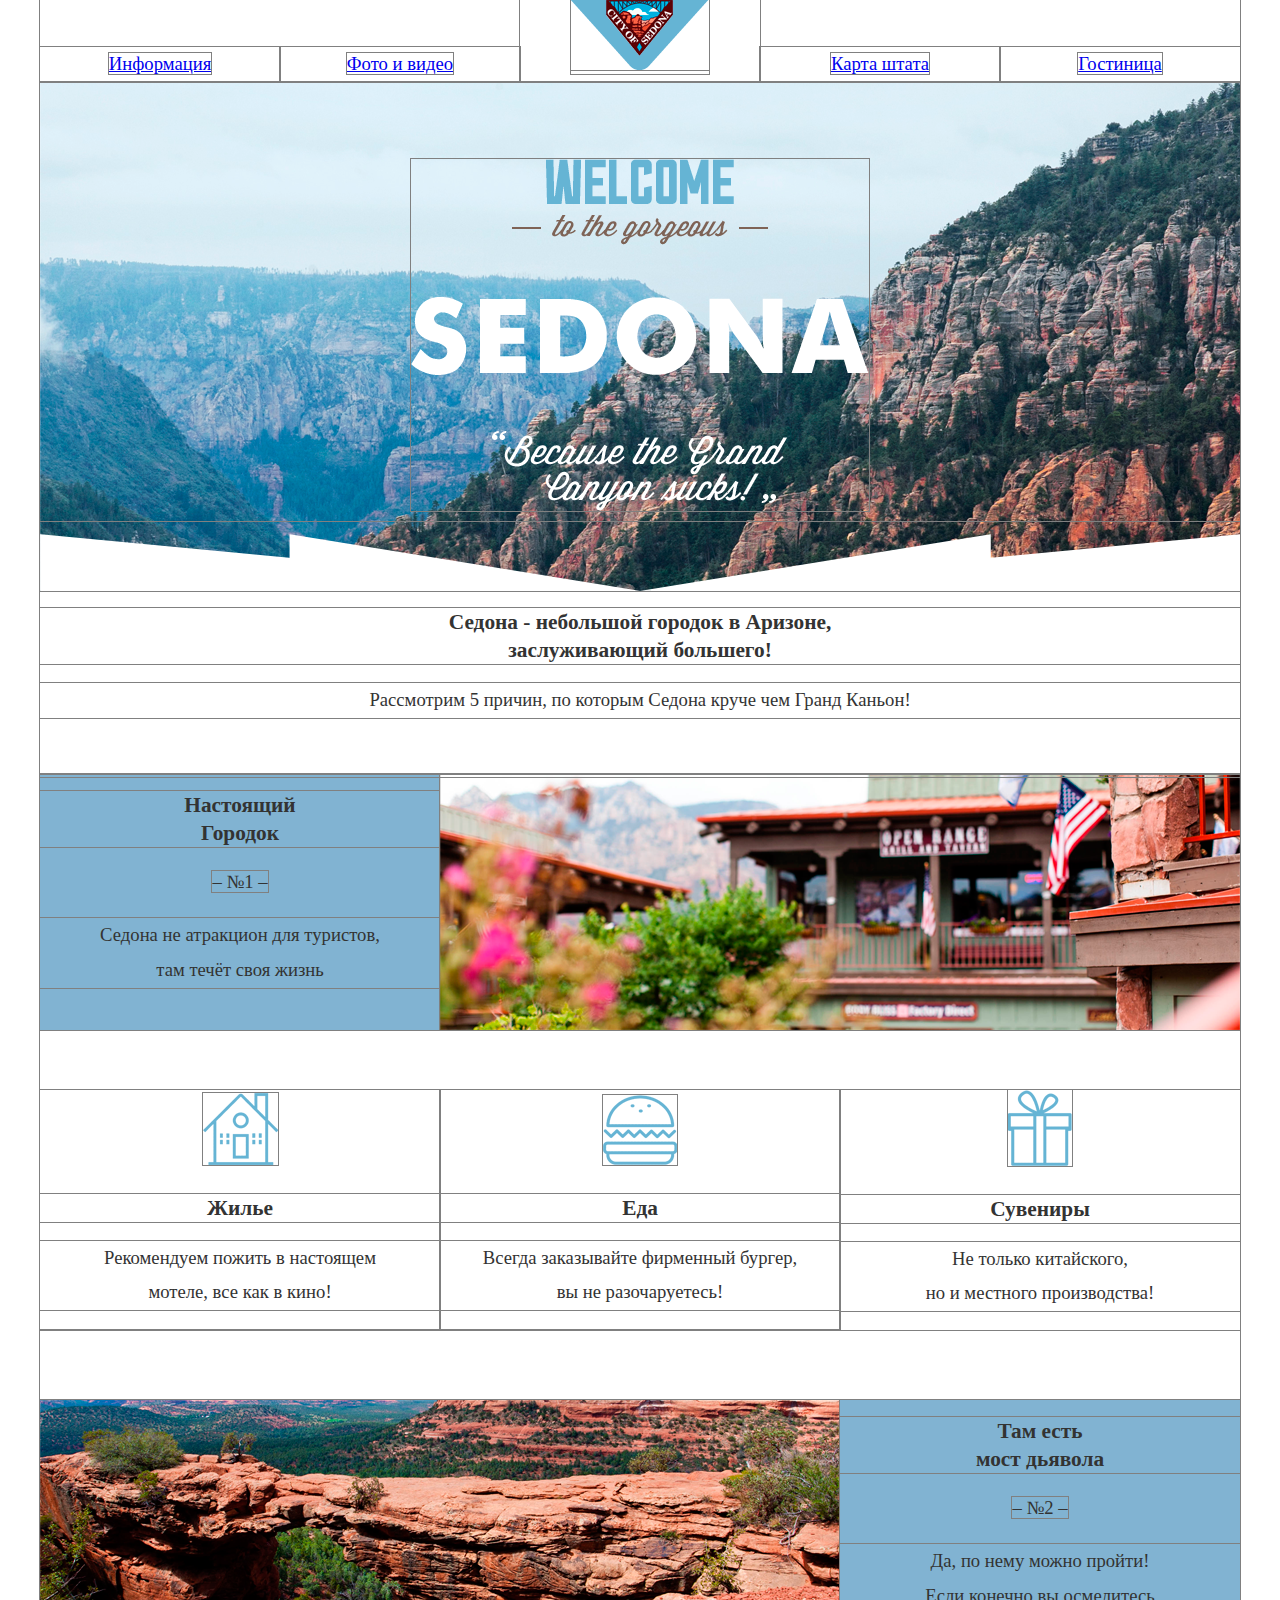
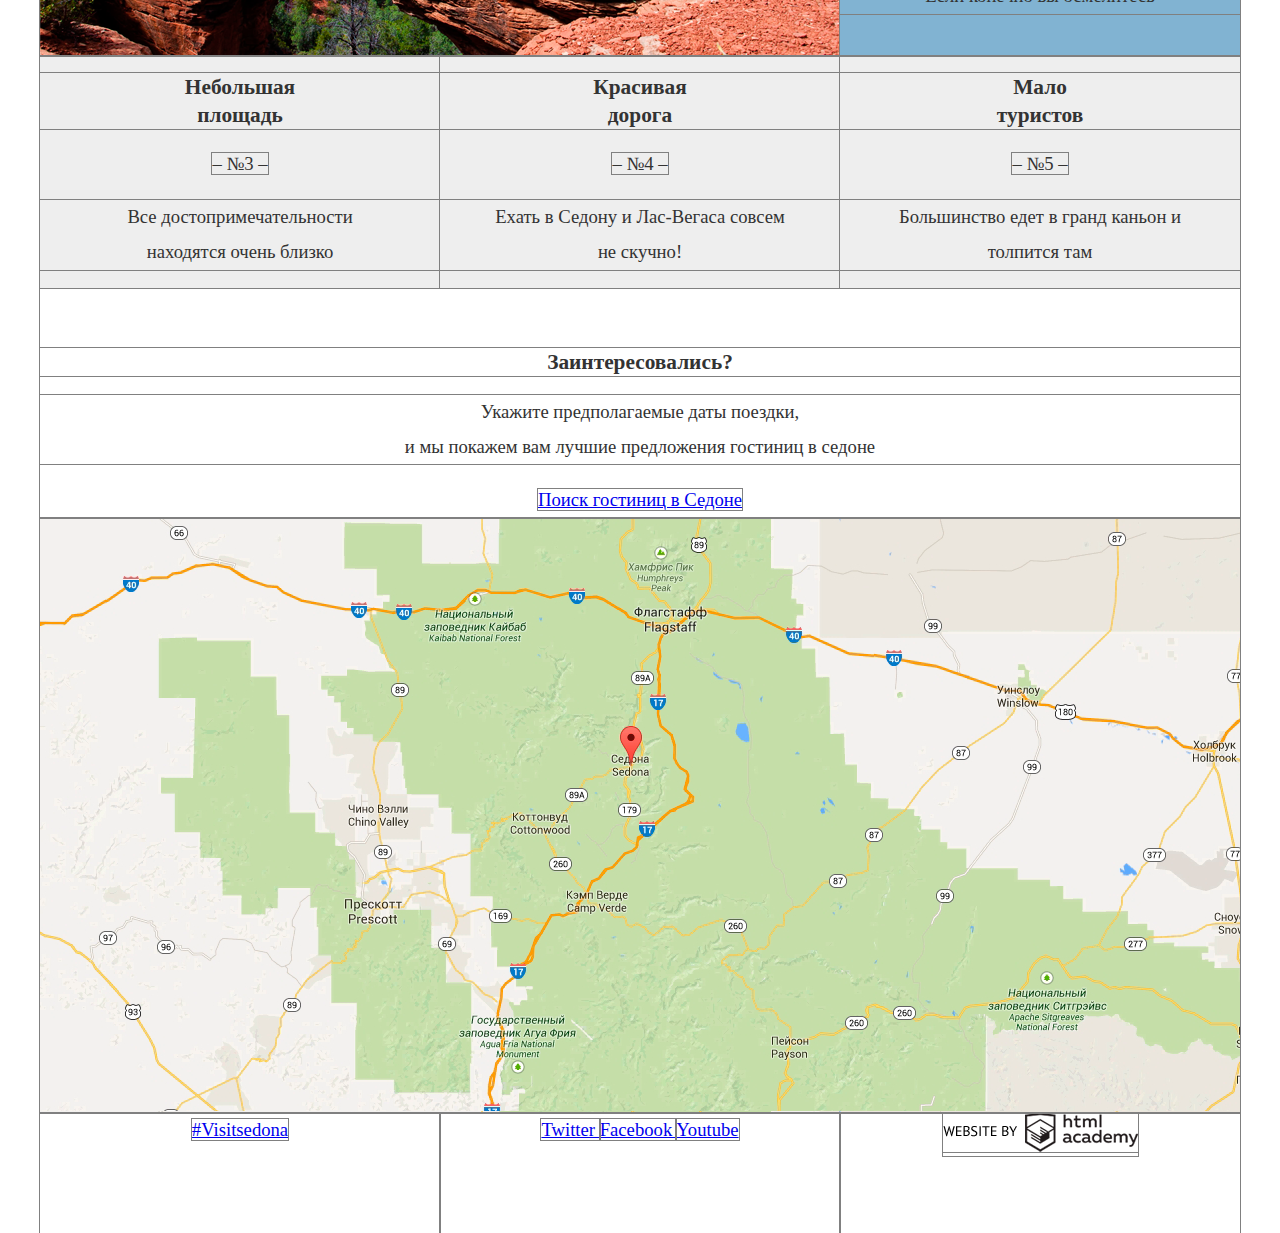
==== commit 95feb3e7: "Revert "Седона"" ====
--- a/index.html
+++ b/index.html
@@ -3,27 +3,25 @@
 
 <head>
     <meta charset="utf-8">
-    <title>Главная страница</title>
-    <link href='https://fonts.googleapis.com/css?family=PT+Sans:400,700&subset=latin,cyrillic' rel='stylesheet' type='text/css'>
+    <title>Результаты поиска гостиниц в Седоне</title>
     <link href="css/normalize.css" rel="stylesheet">
     <link href="css/style.css" rel="stylesheet">
 </head>
 
 <body>
-    <div class="shadow">
     <header class="main-header">
         <nav class="main-navigation">
             <ul class="navigation">
                 <li>
-                    <a href="#" class="itext">Информация</a>
+                    <a href="#">Информация</a>
                 </li><!----><li>
-                    <a href="#" class="itext">Фото и видео</a>
+                    <a href="#">Фото и видео</a>
                 </li><!----><li>
                     <a href="index.html"><img src="img/logo.png" alt="#"></a>
                 </li><!----><li>
-                    <a href="#" class="itext">Карта штата</a>
+                    <a href="#">Карта штата</a>
                 </li><!----><li>
-                    <a href="hotels.html" class="itext">Гостиница</a>
+                    <a href="hotels.html">Гостиница</a>
                 </li>
             </ul>
         </nav>
@@ -34,43 +32,43 @@
             <img class="botimg" src="img/mainbottom.png" alt="#">
         </section>
         <section class="descr-first">
-            <h3>Седона - небольшой городок в Аризоне,<br> заслуживающий большего!</h3>
+            <h2>Седона - небольшой городок в Аризоне,<br> заслуживающий большего!</h2>
             <p>Рассмотрим 5 причин, по которым Седона круче чем Гранд Каньон!</p>
         </section>
         <section class="descr-second">
             <div class="lil-descr">
-                <h3>Настоящий<br>Городок</h3>
+                <h2>Настоящий<br>Городок</h2>
                 <span>&ndash; &#8470;1 &ndash;</span>
                 <p>Седона не атракцион для туристов,
                     <br> там течёт своя жизнь</p>
             </div>
             <div class="middle-img">
-                <img src="img/town.png" width="800px" height="256px" alt="#">
+                <img src="img/town.png" alt="#">
             </div>
         </section>
         <section class="descr-third clearfix">
             <div class="small-img"><img src="img/home.png" alt="#">
-                <h3>Жилье</h3>
+                <h2>Жилье</h2>
                 <p>Рекомендуем пожить в настоящем
                     <br>мотеле, все как в кино!</p>
             </div>
             <div class="small-imgs"><img src="img/burger.png" alt="#">
-                <h3>Еда</h3>
+                <h2>Еда</h2>
                 <p>Всегда заказывайте фирменный бургер,
                     <br>вы не разочаруетесь!</p>
             </div>
             <div class="small-img"><img src="img/present.png" alt="#">
-                <h3>Сувениры</h3>
+                <h2>Сувениры</h2>
                 <p>Не только китайского,
                     <br>но и местного производства!</p>
             </div>
         </section>
         <section class="descr-fourth clearfix">
             <div class="middle-img">
-                <img src="img/gc.png" width="800px" height="256px" alt="#">
+                <img src="img/gc.png" alt="#">
             </div>
             <div class="lil-descrs">
-                <h3>Там есть<br>мост дьявола</h3>
+                <h2>Там есть<br>мост дьявола</h2>
                 <span>&ndash; &#8470;2 &ndash;</span>
                 <p>Да, по нему можно пройти!
                     <br>Если конечно вы осмелитесь</p>
@@ -78,112 +76,63 @@
         </section>
         <section class="descr-fifth clearfix">
             <div class="middle-descr">
-                <h3>Небольшая<br>площадь</h3>
+                <h2>Небольшая<br>площадь</h2>
                 <span>&ndash; &#8470;3 &ndash;</span>
                 <p>Все достопримечательности
                     <br>находятся очень близко</p>
             </div>
             <div class="middle-descr">
-                <h3>Красивая<br>дорога</h3>
+                <h2>Красивая<br>дорога</h2>
                 <span>&ndash; &#8470;4 &ndash;</span>
                 <p>Ехать в Седону и Лас-Вегаса совсем
                     <br>не скучно!</p>
             </div>
             <div class="middle-descr">
-                <h3>Мало<br>туристов</h3>
+                <h2>Мало<br>туристов</h2>
                 <span>&ndash; &#8470;5 &ndash;</span>
                 <p>Большинство едет в гранд каньон и
                     <br>толпится там</p>
             </div>
         </section>
-            <div class="search-form-container">
-                <div class="interested">
-          <h3>Заинтересовались?</h3>
-          <p>
-            Укажите предполагаемые даты поездки,<br> 
-            и мы покажем вам лучшие предложения гостиниц в Седоне
-          </p>
-        </div>
-          <a class="search-btn" href="form.html">Поиск гостиницы в Седоне</a>
-          <form class="search-form" action="https://echo.htmlacademy.ru" method="post">
-            <div class="form-line clearfix">
-              <label for="day-in">Дата заезда:</label>
-              <input class="date field" type="text" id="day-in" name="in" value="14 апреля 2016">
-              <div class="icon-calendar"></div>
+        <section class="searcher">
+            <h2 class="stitle">Заинтересовались?</h2>
+            <p>Укажите предполагаемые даты поездки,
+                <br>и мы покажем вам лучшие предложения гостиниц в седоне</p>
+            <a class="fbutton" href="#">Поиск гостиниц в Седоне</a>
+            <div class="searcher-form" style="display:none;">
+                <form class="index-form" action="#">
+                    <label for="dtarrival">Дата заезда:</label>
+                    <input class="date-arrival" id="dtarrival" type="date" placeholder="24 Апреля 2016">
+                    <label for="dtdep">Дата выезда:</label>
+                    <input class="date-dep" id="dtdep" type="date" placeholder="4 Июля 2016">
+                    <label for="adult">Взрослые:</label>
+                    <input class="adult" id="adult" type="text" placeholder="2">
+                    <label for="child">Дети:</label>
+                    <input id="child" type="text" placeholder="0">
+                    <input type="submit" value="Найти">
+                </form>
             </div>
-            <div class="form-line clearfix">
-              <label for="day-out">Дата выезда:</label>
-              <input class="date field" type="text" id="day-out" name="out" placeholder="20 июля 2016">
-              <div class="icon-calendar"></div>
-            </div>
-            <div class="form-line clearfix">
-              <div class="half-width">
-                <label for="adult">Взрослые:</label>
-                <div class="unit-container">
-                  <button class="btn plus-btn" type="button">
-                    <i class="icon-plus"></i>
-                  </button>
-                  <input class="unit field" type="text" name="adults" id="adult" step="1">
-                  <button class="btn minus-btn" type="button">
-                    <i class="icon-minus"></i>
-                  </button>
-                </div>
-              </div><!--
-           --><div class="half-width">
-                <label for="kid">Дети:</label>
-                <div class="unit-container clearfix">
-                  <button class="btn plus-btn" type="button">
-                    <i class="icon-plus"></i>
-                  </button>
-                  <input class="unit field" type="text" name="kids" id="kid" step="1">
-                  <button class="btn minus-btn" type="button">
-                    <i class="icon-minus"></i>
-                  </button>
-                </div>
-              </div>
-            </div>
-            <button class="find-btn" type="button">НАЙТИ</button>
-          </form>
-        </div>
         </section>
         <section class="map">
-            <iframe src="https://www.google.com/maps/embed?pb=!1m18!1m12!1m3!1d547373.9655721275!2d-112.08789631924752!3d34.83748638035086!2m3!1f0!2f0!3f0!3m2!1i1024!2i768!4f13.1!3m3!1m2!1s0x872da132f942b00d%3A0x5548c523fa6c8efd!2z0KHQtdC00L7QvdCwLCDQkNGA0LjQt9C-0L3QsCwg0KHQqNCQ!5e0!3m2!1sru!2sru!4v1454252427901" allowfullscreen></iframe>            
+            <iframe src="https://www.google.com/maps/embed?pb=!1m18!1m12!1m3!1d547373.9655721275!2d-112.08789631924752!3d34.83748638035086!2m3!1f0!2f0!3f0!3m2!1i1024!2i768!4f13.1!3m3!1m2!1s0x872da132f942b00d%3A0x5548c523fa6c8efd!2z0KHQtdC00L7QvdCwLCDQkNGA0LjQt9C-0L3QsCwg0KHQqNCQ!5e0!3m2!1sru!2sru!4v1454252427901" frameborder="0" allowfullscreen></iframe>            
         </section>
     </main>  
-    <footer class="info footer-home">
+    <footer class="info">
             <div class="last-block htag">
-                <a class="htag" href="#">#Visitsedona</a>
+                <a href="#">#Visitsedona</a>
             </div>
             <div class="last-block">
-                <a class="social-btn social-btn-twitter" href="#"><i class="icon-twitter"></i>
-                </a><!--
-                --><a class="social-btn social-btn-fb" href="#"><i class="icon-facebook"></i>
-                </a><!--
-                --><a class="social-btn social-btn-youtube" href="#"><i class="icon-youtube"></i>
+                <a class="social-btn social-btn-twitter" href="#">Twitter
+                </a>
+                <a class="social-btn social-btn-fb" href="#">Facebook
+                </a>
+                <a class="social-btn social-btn-youtube" href="#">Youtube
                 </a>
             </div>
-            <div class="last-block developer">
-                <span class="webb">Website by</span><!--
-                --><a href="https://htmlacademy.ru/">
-                    <div class="academy"></div>
+            <div class="last-block">
+                <a href="https://htmlacademy.ru/"><img src="img/academylogo.png" alt="#">
                 </a>
             </div>
         </footer>
-    <script>
-      var link = document.querySelector(".search-btn");
-      var searchForm = document.querySelector(".search-form");
-      var date = searchForm.querySelector("#day-in");
-
-      link.addEventListener("click", function(event) {
-        event.preventDefault();
-        if (searchForm.classList.contains("search-form-visible")) {
-          searchForm.classList.remove("search-form-visible");
-        } else {
-          searchForm.classList.add("search-form-visible");
-        };
-        date.focus();
-      });
-    </script>
-    </div>
 </body>
 </html>
--- a/css/style.css
+++ b/css/style.css
@@ -1,110 +1,24 @@
-}*{ 
-outline: 1px solid black; 
-}
-
-
-
-@font-face {
-  font-weight: normal;
-  font-style: normal;
-
-  font-family: "symbols-sedona";
-  src: url("../fonts/symbols-sedona.woff") format("woff"),
-       url("../fonts/symbols-sedona.woff2") format("woff2");
-}
-
-[class^="icon-"]::before,
-[class*=" icon-"]::before {
-  display: inline-block;
-  width: 1em;
-  margin-right: 0.2em;
-  margin-left: 0.2em;
-
-  font-weight: normal;
-  line-height: 1em;
-  font-family: "symbols-sedona";
-  text-align: center;
-  text-transform: none;
-  text-decoration: inherit;
-  font-style: normal;
-  font-variant: normal;
-
-  speak: none;
-}
-
-.icon-facebook::before { content: "\66"; } /* "f" */
-.icon-twitter::before { content: "\74"; } /* "t" */
-.icon-up-dir::before { content: "\25b2"; } /* "▲" */
-.icon-down-dir::before { content: "\25bc"; } /* "▼" */
-.icon-star::before { content: "\2605"; } /* "★" */
-.icon-check-off::before { content: "\2610"; } /* "☐" */
-.icon-check-on::before { content: "\2611"; } /* "☑" */
-.icon-calendar::before { content: "\e800"; } /* "" */
-.icon-plus::before { content: "\e801"; } /* "" */
-.icon-minus::before { content: "\e802"; } /* "" */
-.icon-youtube::before { content: "\f39e"; } /* "" */
-
-
-
+*{
+    outline: 1px solid grey;
+}
 
 body {
-    font-size:14px; 
-    line-height:24px;
-    font-weight: 400;
-    font-family: "PT Sans", Arial, sans-serif;
-    text-transform: uppercase;
-}
-
-.shadow {
-    box-shadow: 0 0 30px 10px #dbdbdb;
-    width: 1200px;
-    margin: 0 auto;
+    font-size:14pt; 
+    line-height:26pt;
+    color: #333333;
+    font-weight: normal;
+    font-family: PT Sans;
 }
 
 h2 {
-    font-size:16px; 
-    line-height:26px;
+    font-size:16pt; 
+    line-height:21pt;
+    color: #333333;
     font-weight: bold;
-    font-family:"PT Sans", arial, sans-serif;
-    text-align: center;
-    text-transform: uppercase;
-}
-
-h1 {
-    font-size:21px; 
-    line-height:26px;
-    font-weight: 700;
-    font-family:"PT Sans", Arial, sans-serif;
-    text-transform: uppercase;
-}
-
-h3 {
-    font-size:21px;
-    font-weight: bold;
-    font-family:"PT Sans", Arial, sans-serif;
-    font-weight: 700;
-}
-
-
-.itext {
-    display: block;
-    font-size: 14px;
-    font-weight: 700;
-    padding-top: 13px;
-   font-family:"PT Sans", Arial, sans-serif;
-}
-
-.itext:hover {
-    color: #a3c7de;
-}
-
-.itext:active {
-    color: #c7c7c7;
-}
-
-p {
-    font-size: 14px;
-}
+    font-family:PT Sans Bold;
+    text-align: center;
+}
+
 
 ul{
     margin: 0;
@@ -117,8 +31,6 @@
     margin: 0 auto;
 }
 
-
-
 .clearfix::after {
   content: "";
 
@@ -128,35 +40,22 @@
 .container {
     width: 1200px;
 }
-a {
-    text-decoration: none;
-    color: black;
-}
+
 .main-navigation, header {
   width: 1200px;
-height: 56px;
-}
-
-header {
-    height: 56px;
-}
-
+}
 .main-img {
     width: 1200px;
     height: 509px;
     background-image: url(../img/mainphoto.png);
-    background-color: #f2f2f2;
-    margin-bottom: 60px;
 }
 .textimg {
     margin-left:371px;
    margin-top:77px;
 }
-
 .botimg {
-  padding-top: 16px; 
-}
-
+  padding-top: 12px; 
+}
 .descr-first {
     margin-left: auto;
     margin-right: auto;
@@ -167,31 +66,19 @@
     margin-bottom: 60px;
     text-align: center;
 }
-
-
-
 .lil-descr {
     float: left;
     width: 400px;
-    min-height: 216px;
+    height: 256px;
     text-align: center;
     margin-bottom: 60px;
     background-color:#81b3d2;
-    color: white;
-    padding-top: 40px;
 }
 .middle-img {
     float: left;
     width: 800px;
     height: 256px;
-    background-color: #81b3d2; 
-}
-
-.middle-img img {
-    width: 800px;
-    height: 256px;
-}
-
+}
 .descr-third {
     float: left;
     width: 1200px;
@@ -227,28 +114,24 @@
     width: 400px;
     background-color: #eeeeee;
     text-align: center;
-    PADDING-TOP: 50PX;
-    PADDING-BOTTOM: 60PX;
 }
 .lil-descrs {
     float: left;
     width: 400px;
-    min-height: 216px;
+    height: 256px;
     background-color:#81b3d2;
     text-align: center;
-    color:white;
-    padding-top: 40px;
-}
-
-.interested {
-    text-align: center;
-}
-
-
-.interested h3{
-    font-size: 30px;
-}
-
+}
+.searcher-form {
+    margin-left: 312px;
+    margin-right: 312px;
+    width: 576px;
+    height: 395px;
+    text-align: center;
+}
+.searcher {
+    text-align: center;
+}
 .map {
     margin-bottom: 0;
 }
@@ -257,137 +140,17 @@
     height: 120px;
     text-align: center;
 }
-
-.footer-home{
-    margin-top: -120px;
-    position: absolute;
-    background: rgba(255, 255, 255, 0.9);
-}
-
 .last-block {
     float: left;
     width: 400px;
-    text-align: center;
-    padding-top: 41px;
-}
-
-     .htag {
-    font-size: 21px;
-    font-weight: 700;
-    font-family:"PT Sans", sans-serif;
-    padding-top: 50px;
-}
-
-
-
-
-
-
-
-.developer, .webb{
-    display: inline-block;
-    vertical-align: middle;
-}
-
-
-
-
-
-.webb {
-    margin-bottom: 30px;
-    margin-right: 10px;
-}
-
-.form-line {
-  position: relative;
-  width: 458px;
-  margin-bottom: 29px;
-}
-
-.social-btn{
-display: inline-block;
-background: #81b3d2;
-width: 48px;
-height: 36px;
-padding-top: 12px;
-margin-right: 7px;
-font-size: 19px;
-}
-
-.social-btn:last-child {
-    font-size: 23px;
-    margin-right: 0;
-    height: 38px;
-    padding-top: 10px;
-}
-
-.social-btn:last-child {
-    margin-right: 0;
-}
-
-.social-btn i{
-    color: #ffffff;
-}
-
-.social-btn:hover{
-    background: #669ec0;
-}
-
-.social-btn:active{
-    background: #5496bd;
-}
-
-.social-btn:active i{
-    color: #94b9d2;
-}
-
-
-.developer {
-  padding: 40px 0;
-  line-height: 26px;
-}
-
-
-
-
-
-
-.academy{
-    display: inline-block;
-    width: 113px;
-    height: 39px;
-    background-image: url(../img/academy.png);
-    background-position: -5px -5px;
-}
-
-
-.academy:hover{
-    background-position: -5px -54px;
-}
-
-.academy:active{
-    background-position: -5px -103px;
-}
-
-
+    height: 120px;
+    text-align: center;
+}
 
 .map{
     height: 595px;
     display:block;
     background: url(../img/map.png);
-    background-color: #f2f2f2;
-}
-
-.fbutton {
-    font-size:21px; 
-    font-weight: 700;
-    font-family:"PT Sans", Arial, sans-serif;
-    width: 569px;
-    height: 55px;
-    background: #766357;
-    color: white;
-    margin-left: 300px;
-    padding-top: 30px;
 }
 
 iframe{
@@ -402,639 +165,121 @@
 .navigation li {
     display: inline-block;
     width: 20%;
-    height: 56px;
-    vertical-align: top;
-    text-align: center;
-    font-size: 14px;
-    line-height: 26px;
-    font-family: "PT Sans", Arial, sans-serif;
-    font-weight: 700;
-}
-
-.book {
-    display: inline-block;
-    padding: 3px 16px;
-    margin-top: 5px;
-    font-weight: bold;
-    color: #ffffff;
-    background-color: #766357;
-    text-decoration: none;
-}
-
-.more {
-    display: inline-block;
-    padding: 3px 16px;
-    margin-top: 5px;
-    font-weight: bold;
-    color: #ffffff;
-    background-color: #81b3d2;
-    text-decoration: none;
-}
-
-.icon-star {
-    color: #81b3d2;
+    text-align: center;
 }
 
 .hotel-search {
-    width: 1200px;
-    padding-top: 30px;
-    padding-bottom: 30px;
-    background: url(../img/filterbackground.png);
-    color: white;
-    background-position-y: 20%;
-    background-color: #81b3d2;
-}
-
-
-.hotel-search input[type="checkbox"] {
-  display: none;
-}
-
-
-
-
+    width: 1056px;
+    height: 217px;
+    margin-left: 73px;
+}
 .inf {
     float: left;
     width: 241px;
+}
+.type {
+    float: left;
+    width: 288px;
+}
+
+.filter-price {
+    float: left;
+    width: 527px;
+}
+
+
+.pref {
     margin-left: 73px;
-    margin-top: -12px;
-}
-.type {
-    float: left;
-    width: 288px;
-    margin-top: -12px;
-}
-
-.filter-type {
-    font-size: 14px;
-}
-
-.filter-infrastructure {
-    font-size: 14px;
-} 
-
-.filter-price {
-    float: left;
-    width: 327px;
-    padding-left: 200px;
-}
-
-
-.pref {
-    height: 90px;
-    width: 1200px;
-    border-bottom: 1px solid rgba(0, 0, 0, 0.3);
+    height: 87px;
+    width: 1057px;   
 }
 .found {
     float: left;
     width: 163px; 
-    padding-left: 73px;
-    padding-top: 11px;
 }
 .sort {
     float: left;
-    width: 840px;
-    padding-top: 3px;
+    width: 856px;
+    height: 87px;
 }
 .updown {
     float: left;
-    width: 44px;
-    margin-top: 29px;
-    margin-left: 6px;
-}
-
-.icon-up-dir {
-    width: 14px;
-    color: #cccccc;
-}
-
-.icon-down-dir {
-    width: 14px;
-    color: #81b3d2;
-}
-
-.icon-up-dir:hover {
-    color: black;
-}
-
-.icon-up-dir:active {
-    color: #81b3d2;
-}
-
+    width: 38px;
+}
 
 .element {
     float: left;
     width: 100px;
-    margin-top: 29px;
-    font-size: 12px;      
-}
-
-.elementf  {
-    float: left;
-    width: 100px;
-    margin-top: 29px;
-    font-size: 12px;      
-}
-
-.elementf a  {
-    color: #81b3d2;      
-}
-
-
-.elements {
-    float: left;
-    width: 100px;
-    margin-top: 29px;
-    font-size: 12px; 
-    text-decoration-style: dotted;
-}
-
-.elementt a  {
-    color: #bcbcbc;
-    border-bottom: 1px dotted #81b3d2;       
-}
-
-.elementt a:hover  {
-    color: #81b3d2;
-    border-bottom: 1px dotted #81b3d2;       
-}
-
-.elementt a:active  {
-    color: #000000;
-    border-bottom: 0px;
-}
-
-.elementt {
-    float: left;
-    width: 100px;
-    margin-top: 29px;
-    font-size: 12px;      
-}
-
-.elementt a  {
-    color: #bcbcbc;
-    border-bottom: 1px dotted #81b3d2;       
+    margin-top: 20px;
+    font-size:12pt; 
+    line-height:18pt;    
 }
 
 .s-elements {
     width: 500px; 
 }
 .hotel {
-    width: 1200px;
-    padding: 30px 0;
-    border-bottom: 1px solid rgba(0, 0, 0, 0.3);
-    overflow: hidden;
+    margin-left: 73px;
+    height: 151px;
+    width: 1057px;
 }
 .hpicture {
     float: left;
     width: 166px;
-    padding-top: 13px;
-    text-align: center;
-    padding-left: 73px;
-}
-
-.hpicture img {
-    width: 135px; 
-    height: 90px;
-    background-color: #f2f2f2;
-}
-
+}
 .desk {
     float: left;
     width: 781px;
-    margin-top: -4px;
+    height: 151px;
 }
 .abouth {
-    display: inline-block;
-    width: 123px;
+    float: left;
+    width: 110px;
     height: 61px;
-     font-size: 14px;
-    line-height: 21px;
-    font-family: "PT Sans", Arial, sans-serif;
-    font-weight: 700;
 }
 .aboutb {
-    display: inline-block;
+    float: left;
     width: 143px;
     height: 61px;
-    margin-left: 5px;
-    font-size: 14px;
-    line-height: 21px;
-    font-family: "PT Sans", Arial, sans-serif;
-    font-weight: 700;
-}
-
-
+}
 .rating {
     float: left;
     width: 100px;
     padding-top: 94px;
-    padding-left: 10px;
-   font-size: 14px;
-}
-
-.stars {
-    margin-top: -80px;
-    margin-bottom: 40px;
-}
-
-.ratio {
-    width: 100px; 
-    float: right;
-    padding: 3px 12px;
-    background-color: #f2f2f2;
-    text-align: center;
-}
-
-
-
-
-
-
-
-
-
-
-
-
-
-
-
-
-.search-form-container {
-  position: relative;
-  width: 568px;
-  margin: 0 auto;
-}
-
-.search-btn {
-  display: block;
-  width: 568px;
-  margin: 0 auto;
-  color: #ffffff;
-  padding: 30px 0 29px;
-  font-size: 21px;
-  line-height: 26px;
-  font-weight: bold;
-  text-decoration: none;
-  background: #766357;
-    text-align: center;
-}
-
-.search-form {
-  display: none;
-  position: absolute;
-  top: 85px;
-  left: 0;
-  width: 568px;
-  padding: 57px 55px;
-  margin: 0 auto;
-  box-sizing: border-box;
-  line-height: 26px;
-  text-align: left;
-  font-weight: bold;
-  background: #ffffff;
-  z-index: 1;
-  margin-top: 20px;
-}
-
-.search-form-visible {
-  display: block;
-}
-
-.search-form .form-line {
-  position: relative;
-  width: 458px;
-  margin-bottom: 29px;
-}
-
-.sreach-form .form-line:nth-child(2) {
-  margin-bottom: 30px;
-}
-
-.search-form label {
- float: left;
- padding: 6px 0;
-}
-
-.search-form .field {
-  float: right;
-  line-height: 26px;
-  padding: 6px 10px;
-  border: none;
-  outline: none;
-  box-sizing: border-box;
-  text-transform: uppercase;
-  background: #f2f2f2;
-}
-
-.search-form .field:hover {
-  background: #ebebeb;
-}
-
-.search-form .field:focus {
-  background: #ffffff;
-  outline: 2px solid #e5e5e5;
-}
-
-.search-form .date {
-  width: 346px;
-  padding-right: 37px;
-}
-
-.search-form .icon-calendar {
-  position: absolute;
-  right: 6px;
-  bottom: 0;
-  font-size: 21px;
-  line-height: 38px;
-  color: #c2c2c2;
-  cursor: pointer;
-}
-
-.search-form .icon-calendar:hover {
-  color: #000000;
-}
-
-.search-form .icon-calendar:active {
-  color: #81b3d2;
-}
-
-.search-form .half-width {
-  display: inline-block;
-  width: 50%;
-  vertical-align: top;
-  box-sizing: border-box;
-}
-
-.half-width .unit {
-  width: 114px;
-  padding-left: 50px;
-}
-
-.half-width:first-child .unit {
-  margin-right: 3px;
-}
-
-.half-width:last-child label {
-  margin-left: 50px;
-}
-
-.half-width .unit-container {
-  position: relative;
-}
-
-.unit-container .btn {
-  position: absolute;
-  top: 0;
-  padding: 6px 9px;
-  line-height: 26px;
-  color: #a9a9a9;
-  background: transparent;
-  border: none;
-  outline: none;
-}
-
-.unit-container .btn:hover {
-  color: #000000;
-}
-
-.unit-container .btn:active {
-  color: #81b3d2;
-}
-
-.unit-container .plus-btn {
-  left: 112px;
-}
-
-.unit-container .minus-btn {
-  right: 0;
-}
-
-.half-width:first-child .minus-btn{
-  right: 3px;
-}
-
-.search-form .find-btn {
-  display: block;
-  width: 458px;
-  margin: 0 auto;
-  margin-top: 54px;
-  padding: 14px 10px 15px;
-  box-sizing: border-box;
-  font-size: 21px;
-  line-height: 26px;
-  color: #ffffff;
-  background: #81b3d2;
-  border: none;
-  outline: none;
-}
-
-.search-form .find-btn:hover {
-  background: #669ec0;
-}
-
-.search-form .find-btn:active {
-  background: #5496bd;
-}
-
-.search-form .find-btn:active span {
-  opacity: 0.3;
-}
-
-
-
-
-
-
-.filter-range {
-  width: 330px;
-    margin-left: 728px;
-  color: #ffffff;
-  text-transform: uppercase;
-}
-
-.filter-range-title {
-  margin-bottom: 9px;
-
-  font-weight: 600;
-  font-size: 16px;
-  line-height: 21px;
-}
-
-.price-controls {
-  position: relative;
-  
-  height: 36px;
-  margin-bottom: 20px;
-
-  font-size: 0;
-
-  border: 2px solid #ffffff;
-  border-radius: 2px;
-}
-
-.price-controls::after {
-  content: "";
-  position: absolute;
-  top: 50%;
-  left: 50%;
-
-  width: 2px;
-  height: 22px;
-
-  background: #ffffff;
-  transform: translate(-50%, -50%);
-}
-
-.price-controls label {
-  display: inline-block;
-
-  font-size: 14px;
-  line-height: 38px;
-  vertical-align: top;
-
-  cursor: pointer;
-}
-
-.price-controls .min-price,
-.price-controls .max-price {
-  width: 90px;
-  padding-left: 65px;
-}
-
-.price-controls input {
-  width: 50px;
-  margin: 0;
-
-  color: inherit;
-  font: inherit;
-
-  background: none;
-  border: none;
-  outline: none;
-}
-
-.range-controls {
-  position: relative;
-
-  margin-bottom: 32px;
-}
-
-.range-controls .scale {
-  height: 2px;
-
-  background: rgba(255, 255, 255, 0.3);
-}
-
-.range-controls .bar {
-  width: 80%;
-  height: 2px;
-
-  background: #ffffff;
-}
-
-.range-toggle {
-  position: absolute;
-  top: -9px;
-
-  width: 4px;
-  height: 4px;
-
-  background: #ababab;
-  border: 8px solid #ffffff;
-  border-radius: 50%;
-  box-shadow: 0 2px 1px 0 rgba(0, 1, 1, 0.2);
-  cursor: pointer;
-}
-
-.range-toggle:hover {
-  background: #1c4f80;
-}
-
-.range-toggle-min {
-  left: 0;
-}
-
-.range-toggle-max {
-  left: 80%;
-}
-
-.btn-transparent {
-  display: block;
-  margin: 0 auto;
-  padding: 6px 35px;
-
-  font-size: 14px;
-  line-height: 20px;
-  color: #ffffff;
-  text-transform: uppercase;
-
-  background: transparent;
-  border: 2px solid #ffffff;
-  border-radius: 2px;
-  outline: none;
-  cursor: pointer;
-}
-
-.btn-transparent:hover {
-  color: #000000;
-
-  background: #ffffff;
-}
-
-
-
-
-
-.check:not(:last-child) {
-  margin-bottom: 26px;
-}
-
-.check label {
-  position: relative;
-  margin-left: 40px;
-  cursor: pointer;
-}
-
-.check label::before {
-  content: '\2610';
-  position: absolute;
-  left: -40px;
-  top: 0;
-  font-family: "symbols-sedona";
-  font-size: 26px;
-}
-
-.check input:checked + label::before {
-  content: '\2611';
-}
-
-.check input:disabled + label {
-  opacity: 0.3;
-  cursor: inherit;
-}
-
-
-
-
-
-
-
-
-
-
-
-
-
-
-
-
-
-
-
-
-
-
-
-
+}
+
+
+
+
+
+
+
+
+
+
+
+
+
+
+
+
+
+
+
+
+
+
+
+
+
+
+
+
+
+
+
+
+
+
+
+
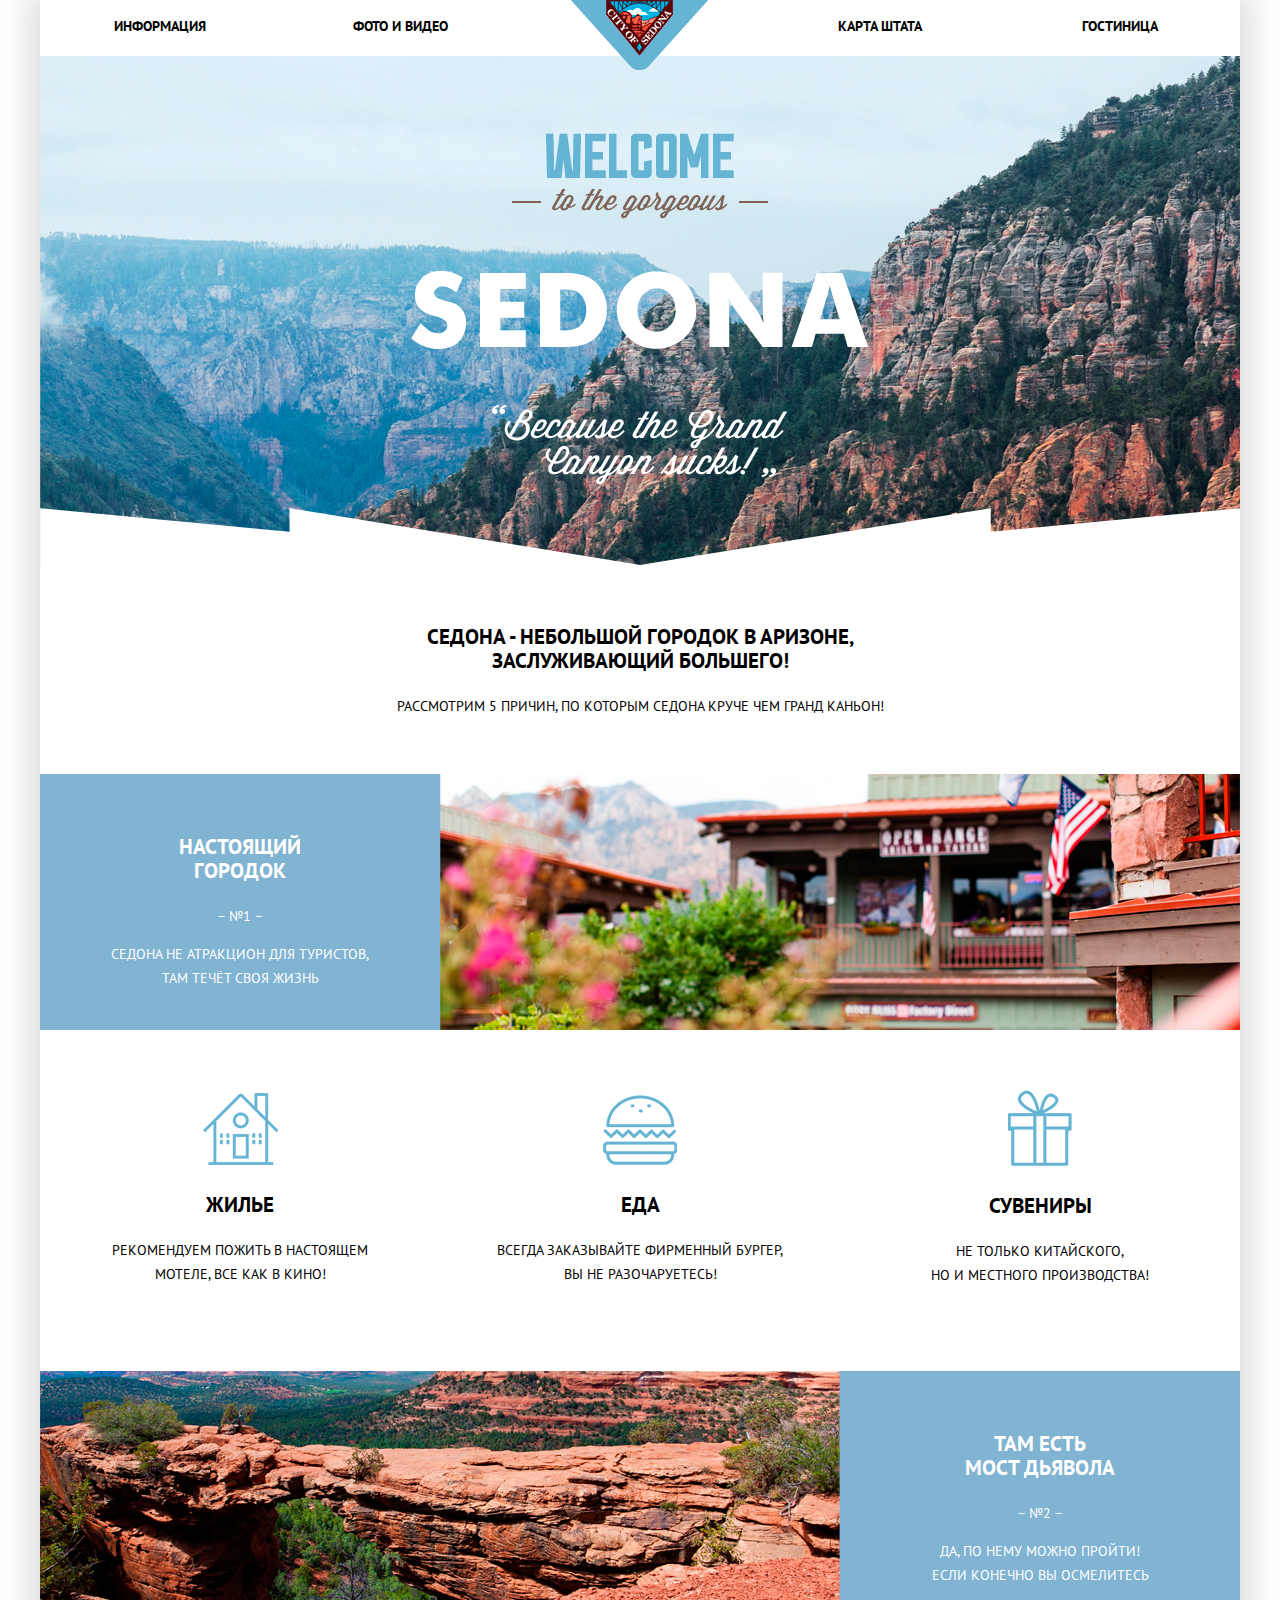
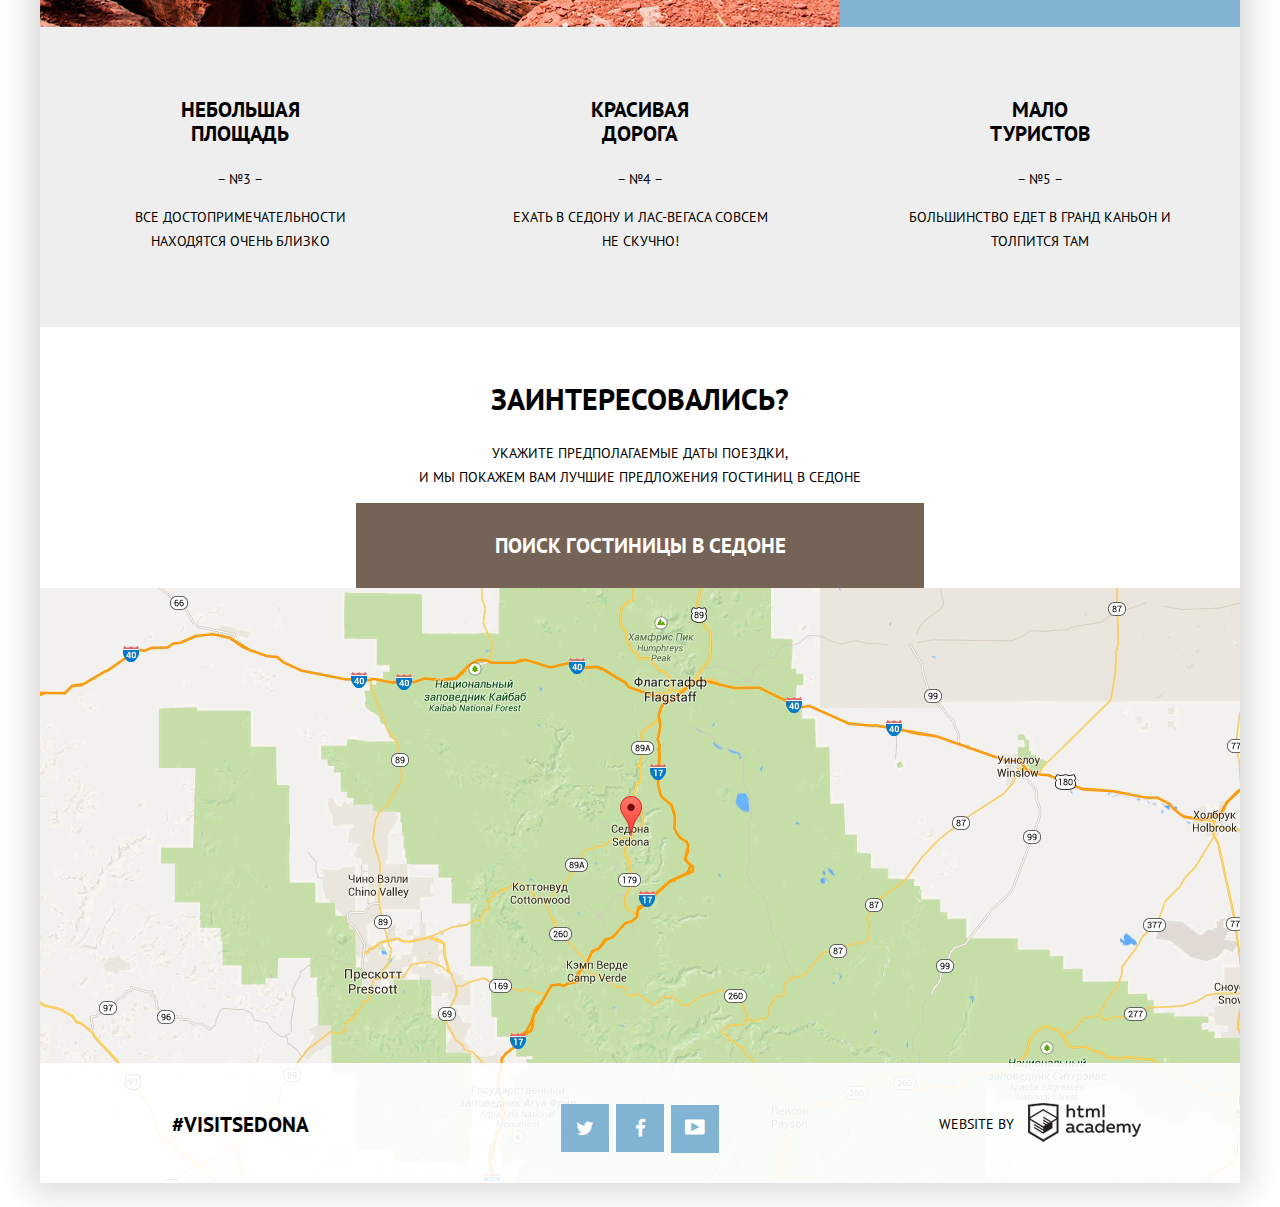
==== commit 9b44d301: "Merge branch 'master' of https://github.com/WilliamMad/172963-sedona" ====
--- a/index.html
+++ b/index.html
@@ -3,25 +3,27 @@
 
 <head>
     <meta charset="utf-8">
-    <title>Результаты поиска гостиниц в Седоне</title>
+    <title>Главная страница</title>
+    <link href='https://fonts.googleapis.com/css?family=PT+Sans:400,700&subset=latin,cyrillic' rel='stylesheet' type='text/css'>
     <link href="css/normalize.css" rel="stylesheet">
     <link href="css/style.css" rel="stylesheet">
 </head>
 
 <body>
+    <div class="shadow">
     <header class="main-header">
         <nav class="main-navigation">
             <ul class="navigation">
                 <li>
-                    <a href="#">Информация</a>
+                    <a href="#" class="itext">Информация</a>
                 </li><!----><li>
-                    <a href="#">Фото и видео</a>
+                    <a href="#" class="itext">Фото и видео</a>
                 </li><!----><li>
                     <a href="index.html"><img src="img/logo.png" alt="#"></a>
                 </li><!----><li>
-                    <a href="#">Карта штата</a>
+                    <a href="#" class="itext">Карта штата</a>
                 </li><!----><li>
-                    <a href="hotels.html">Гостиница</a>
+                    <a href="hotels.html" class="itext">Гостиница</a>
                 </li>
             </ul>
         </nav>
@@ -32,43 +34,43 @@
             <img class="botimg" src="img/mainbottom.png" alt="#">
         </section>
         <section class="descr-first">
-            <h2>Седона - небольшой городок в Аризоне,<br> заслуживающий большего!</h2>
+            <h3>Седона - небольшой городок в Аризоне,<br> заслуживающий большего!</h3>
             <p>Рассмотрим 5 причин, по которым Седона круче чем Гранд Каньон!</p>
         </section>
         <section class="descr-second">
             <div class="lil-descr">
-                <h2>Настоящий<br>Городок</h2>
+                <h3>Настоящий<br>Городок</h3>
                 <span>&ndash; &#8470;1 &ndash;</span>
                 <p>Седона не атракцион для туристов,
                     <br> там течёт своя жизнь</p>
             </div>
             <div class="middle-img">
-                <img src="img/town.png" alt="#">
+                <img src="img/town.png" width="800px" height="256px" alt="#">
             </div>
         </section>
         <section class="descr-third clearfix">
             <div class="small-img"><img src="img/home.png" alt="#">
-                <h2>Жилье</h2>
+                <h3>Жилье</h3>
                 <p>Рекомендуем пожить в настоящем
                     <br>мотеле, все как в кино!</p>
             </div>
             <div class="small-imgs"><img src="img/burger.png" alt="#">
-                <h2>Еда</h2>
+                <h3>Еда</h3>
                 <p>Всегда заказывайте фирменный бургер,
                     <br>вы не разочаруетесь!</p>
             </div>
             <div class="small-img"><img src="img/present.png" alt="#">
-                <h2>Сувениры</h2>
+                <h3>Сувениры</h3>
                 <p>Не только китайского,
                     <br>но и местного производства!</p>
             </div>
         </section>
         <section class="descr-fourth clearfix">
             <div class="middle-img">
-                <img src="img/gc.png" alt="#">
+                <img src="img/gc.png" width="800px" height="256px" alt="#">
             </div>
             <div class="lil-descrs">
-                <h2>Там есть<br>мост дьявола</h2>
+                <h3>Там есть<br>мост дьявола</h3>
                 <span>&ndash; &#8470;2 &ndash;</span>
                 <p>Да, по нему можно пройти!
                     <br>Если конечно вы осмелитесь</p>
@@ -76,63 +78,112 @@
         </section>
         <section class="descr-fifth clearfix">
             <div class="middle-descr">
-                <h2>Небольшая<br>площадь</h2>
+                <h3>Небольшая<br>площадь</h3>
                 <span>&ndash; &#8470;3 &ndash;</span>
                 <p>Все достопримечательности
                     <br>находятся очень близко</p>
             </div>
             <div class="middle-descr">
-                <h2>Красивая<br>дорога</h2>
+                <h3>Красивая<br>дорога</h3>
                 <span>&ndash; &#8470;4 &ndash;</span>
                 <p>Ехать в Седону и Лас-Вегаса совсем
                     <br>не скучно!</p>
             </div>
             <div class="middle-descr">
-                <h2>Мало<br>туристов</h2>
+                <h3>Мало<br>туристов</h3>
                 <span>&ndash; &#8470;5 &ndash;</span>
                 <p>Большинство едет в гранд каньон и
                     <br>толпится там</p>
             </div>
         </section>
-        <section class="searcher">
-            <h2 class="stitle">Заинтересовались?</h2>
-            <p>Укажите предполагаемые даты поездки,
-                <br>и мы покажем вам лучшие предложения гостиниц в седоне</p>
-            <a class="fbutton" href="#">Поиск гостиниц в Седоне</a>
-            <div class="searcher-form" style="display:none;">
-                <form class="index-form" action="#">
-                    <label for="dtarrival">Дата заезда:</label>
-                    <input class="date-arrival" id="dtarrival" type="date" placeholder="24 Апреля 2016">
-                    <label for="dtdep">Дата выезда:</label>
-                    <input class="date-dep" id="dtdep" type="date" placeholder="4 Июля 2016">
-                    <label for="adult">Взрослые:</label>
-                    <input class="adult" id="adult" type="text" placeholder="2">
-                    <label for="child">Дети:</label>
-                    <input id="child" type="text" placeholder="0">
-                    <input type="submit" value="Найти">
-                </form>
+            <div class="search-form-container">
+                <div class="interested">
+          <h3>Заинтересовались?</h3>
+          <p>
+            Укажите предполагаемые даты поездки,<br> 
+            и мы покажем вам лучшие предложения гостиниц в Седоне
+          </p>
+        </div>
+          <a class="search-btn" href="form.html">Поиск гостиницы в Седоне</a>
+          <form class="search-form" action="https://echo.htmlacademy.ru" method="post">
+            <div class="form-line clearfix">
+              <label for="day-in">Дата заезда:</label>
+              <input class="date field" type="text" id="day-in" name="in" value="14 апреля 2016">
+              <div class="icon-calendar"></div>
             </div>
+            <div class="form-line clearfix">
+              <label for="day-out">Дата выезда:</label>
+              <input class="date field" type="text" id="day-out" name="out" placeholder="20 июля 2016">
+              <div class="icon-calendar"></div>
+            </div>
+            <div class="form-line clearfix">
+              <div class="half-width">
+                <label for="adult">Взрослые:</label>
+                <div class="unit-container">
+                  <button class="btn plus-btn" type="button">
+                    <i class="icon-plus"></i>
+                  </button>
+                  <input class="unit field" type="text" name="adults" id="adult" step="1">
+                  <button class="btn minus-btn" type="button">
+                    <i class="icon-minus"></i>
+                  </button>
+                </div>
+              </div><!--
+           --><div class="half-width">
+                <label for="kid">Дети:</label>
+                <div class="unit-container clearfix">
+                  <button class="btn plus-btn" type="button">
+                    <i class="icon-plus"></i>
+                  </button>
+                  <input class="unit field" type="text" name="kids" id="kid" step="1">
+                  <button class="btn minus-btn" type="button">
+                    <i class="icon-minus"></i>
+                  </button>
+                </div>
+              </div>
+            </div>
+            <button class="find-btn" type="button">НАЙТИ</button>
+          </form>
+        </div>
         </section>
         <section class="map">
-            <iframe src="https://www.google.com/maps/embed?pb=!1m18!1m12!1m3!1d547373.9655721275!2d-112.08789631924752!3d34.83748638035086!2m3!1f0!2f0!3f0!3m2!1i1024!2i768!4f13.1!3m3!1m2!1s0x872da132f942b00d%3A0x5548c523fa6c8efd!2z0KHQtdC00L7QvdCwLCDQkNGA0LjQt9C-0L3QsCwg0KHQqNCQ!5e0!3m2!1sru!2sru!4v1454252427901" frameborder="0" allowfullscreen></iframe>            
+            <iframe src="https://www.google.com/maps/embed?pb=!1m18!1m12!1m3!1d547373.9655721275!2d-112.08789631924752!3d34.83748638035086!2m3!1f0!2f0!3f0!3m2!1i1024!2i768!4f13.1!3m3!1m2!1s0x872da132f942b00d%3A0x5548c523fa6c8efd!2z0KHQtdC00L7QvdCwLCDQkNGA0LjQt9C-0L3QsCwg0KHQqNCQ!5e0!3m2!1sru!2sru!4v1454252427901" allowfullscreen></iframe>            
         </section>
     </main>  
-    <footer class="info">
+    <footer class="info footer-home">
             <div class="last-block htag">
-                <a href="#">#Visitsedona</a>
+                <a class="htag" href="#">#Visitsedona</a>
             </div>
             <div class="last-block">
-                <a class="social-btn social-btn-twitter" href="#">Twitter
-                </a>
-                <a class="social-btn social-btn-fb" href="#">Facebook
-                </a>
-                <a class="social-btn social-btn-youtube" href="#">Youtube
+                <a class="social-btn social-btn-twitter" href="#"><i class="icon-twitter"></i>
+                </a><!--
+                --><a class="social-btn social-btn-fb" href="#"><i class="icon-facebook"></i>
+                </a><!--
+                --><a class="social-btn social-btn-youtube" href="#"><i class="icon-youtube"></i>
                 </a>
             </div>
-            <div class="last-block">
-                <a href="https://htmlacademy.ru/"><img src="img/academylogo.png" alt="#">
+            <div class="last-block developer">
+                <span class="webb">Website by</span><!--
+                --><a href="https://htmlacademy.ru/">
+                    <div class="academy"></div>
                 </a>
             </div>
         </footer>
+    <script>
+      var link = document.querySelector(".search-btn");
+      var searchForm = document.querySelector(".search-form");
+      var date = searchForm.querySelector("#day-in");
+
+      link.addEventListener("click", function(event) {
+        event.preventDefault();
+        if (searchForm.classList.contains("search-form-visible")) {
+          searchForm.classList.remove("search-form-visible");
+        } else {
+          searchForm.classList.add("search-form-visible");
+        };
+        date.focus();
+      });
+    </script>
+    </div>
 </body>
 </html>
--- a/css/style.css
+++ b/css/style.css
@@ -1,24 +1,110 @@
-*{
-    outline: 1px solid grey;
-}
+}*{ 
+outline: 1px solid black; 
+}
+
+
+
+@font-face {
+  font-weight: normal;
+  font-style: normal;
+
+  font-family: "symbols-sedona";
+  src: url("../fonts/symbols-sedona.woff") format("woff"),
+       url("../fonts/symbols-sedona.woff2") format("woff2");
+}
+
+[class^="icon-"]::before,
+[class*=" icon-"]::before {
+  display: inline-block;
+  width: 1em;
+  margin-right: 0.2em;
+  margin-left: 0.2em;
+
+  font-weight: normal;
+  line-height: 1em;
+  font-family: "symbols-sedona";
+  text-align: center;
+  text-transform: none;
+  text-decoration: inherit;
+  font-style: normal;
+  font-variant: normal;
+
+  speak: none;
+}
+
+.icon-facebook::before { content: "\66"; } /* "f" */
+.icon-twitter::before { content: "\74"; } /* "t" */
+.icon-up-dir::before { content: "\25b2"; } /* "▲" */
+.icon-down-dir::before { content: "\25bc"; } /* "▼" */
+.icon-star::before { content: "\2605"; } /* "★" */
+.icon-check-off::before { content: "\2610"; } /* "☐" */
+.icon-check-on::before { content: "\2611"; } /* "☑" */
+.icon-calendar::before { content: "\e800"; } /* "" */
+.icon-plus::before { content: "\e801"; } /* "" */
+.icon-minus::before { content: "\e802"; } /* "" */
+.icon-youtube::before { content: "\f39e"; } /* "" */
+
+
+
 
 body {
-    font-size:14pt; 
-    line-height:26pt;
-    color: #333333;
-    font-weight: normal;
-    font-family: PT Sans;
+    font-size:14px; 
+    line-height:24px;
+    font-weight: 400;
+    font-family: "PT Sans", Arial, sans-serif;
+    text-transform: uppercase;
+}
+
+.shadow {
+    box-shadow: 0 0 30px 10px #dbdbdb;
+    width: 1200px;
+    margin: 0 auto;
 }
 
 h2 {
-    font-size:16pt; 
-    line-height:21pt;
-    color: #333333;
+    font-size:16px; 
+    line-height:26px;
     font-weight: bold;
-    font-family:PT Sans Bold;
-    text-align: center;
-}
-
+    font-family:"PT Sans", arial, sans-serif;
+    text-align: center;
+    text-transform: uppercase;
+}
+
+h1 {
+    font-size:21px; 
+    line-height:26px;
+    font-weight: 700;
+    font-family:"PT Sans", Arial, sans-serif;
+    text-transform: uppercase;
+}
+
+h3 {
+    font-size:21px;
+    font-weight: bold;
+    font-family:"PT Sans", Arial, sans-serif;
+    font-weight: 700;
+}
+
+
+.itext {
+    display: block;
+    font-size: 14px;
+    font-weight: 700;
+    padding-top: 13px;
+   font-family:"PT Sans", Arial, sans-serif;
+}
+
+.itext:hover {
+    color: #a3c7de;
+}
+
+.itext:active {
+    color: #c7c7c7;
+}
+
+p {
+    font-size: 14px;
+}
 
 ul{
     margin: 0;
@@ -31,6 +117,8 @@
     margin: 0 auto;
 }
 
+
+
 .clearfix::after {
   content: "";
 
@@ -40,22 +128,35 @@
 .container {
     width: 1200px;
 }
-
+a {
+    text-decoration: none;
+    color: black;
+}
 .main-navigation, header {
   width: 1200px;
-}
+height: 56px;
+}
+
+header {
+    height: 56px;
+}
+
 .main-img {
     width: 1200px;
     height: 509px;
     background-image: url(../img/mainphoto.png);
+    background-color: #f2f2f2;
+    margin-bottom: 60px;
 }
 .textimg {
     margin-left:371px;
    margin-top:77px;
 }
+
 .botimg {
-  padding-top: 12px; 
-}
+  padding-top: 16px; 
+}
+
 .descr-first {
     margin-left: auto;
     margin-right: auto;
@@ -66,19 +167,31 @@
     margin-bottom: 60px;
     text-align: center;
 }
+
+
+
 .lil-descr {
     float: left;
     width: 400px;
-    height: 256px;
+    min-height: 216px;
     text-align: center;
     margin-bottom: 60px;
     background-color:#81b3d2;
+    color: white;
+    padding-top: 40px;
 }
 .middle-img {
     float: left;
     width: 800px;
     height: 256px;
-}
+    background-color: #81b3d2; 
+}
+
+.middle-img img {
+    width: 800px;
+    height: 256px;
+}
+
 .descr-third {
     float: left;
     width: 1200px;
@@ -114,24 +227,28 @@
     width: 400px;
     background-color: #eeeeee;
     text-align: center;
+    PADDING-TOP: 50PX;
+    PADDING-BOTTOM: 60PX;
 }
 .lil-descrs {
     float: left;
     width: 400px;
-    height: 256px;
+    min-height: 216px;
     background-color:#81b3d2;
     text-align: center;
-}
-.searcher-form {
-    margin-left: 312px;
-    margin-right: 312px;
-    width: 576px;
-    height: 395px;
-    text-align: center;
-}
-.searcher {
-    text-align: center;
-}
+    color:white;
+    padding-top: 40px;
+}
+
+.interested {
+    text-align: center;
+}
+
+
+.interested h3{
+    font-size: 30px;
+}
+
 .map {
     margin-bottom: 0;
 }
@@ -140,17 +257,137 @@
     height: 120px;
     text-align: center;
 }
+
+.footer-home{
+    margin-top: -120px;
+    position: absolute;
+    background: rgba(255, 255, 255, 0.9);
+}
+
 .last-block {
     float: left;
     width: 400px;
-    height: 120px;
-    text-align: center;
-}
+    text-align: center;
+    padding-top: 41px;
+}
+
+     .htag {
+    font-size: 21px;
+    font-weight: 700;
+    font-family:"PT Sans", sans-serif;
+    padding-top: 50px;
+}
+
+
+
+
+
+
+
+.developer, .webb{
+    display: inline-block;
+    vertical-align: middle;
+}
+
+
+
+
+
+.webb {
+    margin-bottom: 30px;
+    margin-right: 10px;
+}
+
+.form-line {
+  position: relative;
+  width: 458px;
+  margin-bottom: 29px;
+}
+
+.social-btn{
+display: inline-block;
+background: #81b3d2;
+width: 48px;
+height: 36px;
+padding-top: 12px;
+margin-right: 7px;
+font-size: 19px;
+}
+
+.social-btn:last-child {
+    font-size: 23px;
+    margin-right: 0;
+    height: 38px;
+    padding-top: 10px;
+}
+
+.social-btn:last-child {
+    margin-right: 0;
+}
+
+.social-btn i{
+    color: #ffffff;
+}
+
+.social-btn:hover{
+    background: #669ec0;
+}
+
+.social-btn:active{
+    background: #5496bd;
+}
+
+.social-btn:active i{
+    color: #94b9d2;
+}
+
+
+.developer {
+  padding: 40px 0;
+  line-height: 26px;
+}
+
+
+
+
+
+
+.academy{
+    display: inline-block;
+    width: 113px;
+    height: 39px;
+    background-image: url(../img/academy.png);
+    background-position: -5px -5px;
+}
+
+
+.academy:hover{
+    background-position: -5px -54px;
+}
+
+.academy:active{
+    background-position: -5px -103px;
+}
+
+
 
 .map{
     height: 595px;
     display:block;
     background: url(../img/map.png);
+    background-color: #f2f2f2;
+}
+
+.fbutton {
+    font-size:21px; 
+    font-weight: 700;
+    font-family:"PT Sans", Arial, sans-serif;
+    width: 569px;
+    height: 55px;
+    background: #766357;
+    color: white;
+    margin-left: 300px;
+    padding-top: 30px;
 }
 
 iframe{
@@ -165,121 +402,639 @@
 .navigation li {
     display: inline-block;
     width: 20%;
-    text-align: center;
+    height: 56px;
+    vertical-align: top;
+    text-align: center;
+    font-size: 14px;
+    line-height: 26px;
+    font-family: "PT Sans", Arial, sans-serif;
+    font-weight: 700;
+}
+
+.book {
+    display: inline-block;
+    padding: 3px 16px;
+    margin-top: 5px;
+    font-weight: bold;
+    color: #ffffff;
+    background-color: #766357;
+    text-decoration: none;
+}
+
+.more {
+    display: inline-block;
+    padding: 3px 16px;
+    margin-top: 5px;
+    font-weight: bold;
+    color: #ffffff;
+    background-color: #81b3d2;
+    text-decoration: none;
+}
+
+.icon-star {
+    color: #81b3d2;
 }
 
 .hotel-search {
-    width: 1056px;
-    height: 217px;
+    width: 1200px;
+    padding-top: 30px;
+    padding-bottom: 30px;
+    background: url(../img/filterbackground.png);
+    color: white;
+    background-position-y: 20%;
+    background-color: #81b3d2;
+}
+
+
+.hotel-search input[type="checkbox"] {
+  display: none;
+}
+
+
+
+
+.inf {
+    float: left;
+    width: 241px;
     margin-left: 73px;
-}
-.inf {
-    float: left;
-    width: 241px;
+    margin-top: -12px;
 }
 .type {
     float: left;
     width: 288px;
-}
+    margin-top: -12px;
+}
+
+.filter-type {
+    font-size: 14px;
+}
+
+.filter-infrastructure {
+    font-size: 14px;
+} 
 
 .filter-price {
     float: left;
-    width: 527px;
+    width: 327px;
+    padding-left: 200px;
 }
 
 
 .pref {
-    margin-left: 73px;
-    height: 87px;
-    width: 1057px;   
+    height: 90px;
+    width: 1200px;
+    border-bottom: 1px solid rgba(0, 0, 0, 0.3);
 }
 .found {
     float: left;
     width: 163px; 
+    padding-left: 73px;
+    padding-top: 11px;
 }
 .sort {
     float: left;
-    width: 856px;
-    height: 87px;
+    width: 840px;
+    padding-top: 3px;
 }
 .updown {
     float: left;
-    width: 38px;
-}
+    width: 44px;
+    margin-top: 29px;
+    margin-left: 6px;
+}
+
+.icon-up-dir {
+    width: 14px;
+    color: #cccccc;
+}
+
+.icon-down-dir {
+    width: 14px;
+    color: #81b3d2;
+}
+
+.icon-up-dir:hover {
+    color: black;
+}
+
+.icon-up-dir:active {
+    color: #81b3d2;
+}
+
 
 .element {
     float: left;
     width: 100px;
-    margin-top: 20px;
-    font-size:12pt; 
-    line-height:18pt;    
+    margin-top: 29px;
+    font-size: 12px;      
+}
+
+.elementf  {
+    float: left;
+    width: 100px;
+    margin-top: 29px;
+    font-size: 12px;      
+}
+
+.elementf a  {
+    color: #81b3d2;      
+}
+
+
+.elements {
+    float: left;
+    width: 100px;
+    margin-top: 29px;
+    font-size: 12px; 
+    text-decoration-style: dotted;
+}
+
+.elementt a  {
+    color: #bcbcbc;
+    border-bottom: 1px dotted #81b3d2;       
+}
+
+.elementt a:hover  {
+    color: #81b3d2;
+    border-bottom: 1px dotted #81b3d2;       
+}
+
+.elementt a:active  {
+    color: #000000;
+    border-bottom: 0px;
+}
+
+.elementt {
+    float: left;
+    width: 100px;
+    margin-top: 29px;
+    font-size: 12px;      
+}
+
+.elementt a  {
+    color: #bcbcbc;
+    border-bottom: 1px dotted #81b3d2;       
 }
 
 .s-elements {
     width: 500px; 
 }
 .hotel {
-    margin-left: 73px;
-    height: 151px;
-    width: 1057px;
+    width: 1200px;
+    padding: 30px 0;
+    border-bottom: 1px solid rgba(0, 0, 0, 0.3);
+    overflow: hidden;
 }
 .hpicture {
     float: left;
     width: 166px;
-}
+    padding-top: 13px;
+    text-align: center;
+    padding-left: 73px;
+}
+
+.hpicture img {
+    width: 135px; 
+    height: 90px;
+    background-color: #f2f2f2;
+}
+
 .desk {
     float: left;
     width: 781px;
-    height: 151px;
+    margin-top: -4px;
 }
 .abouth {
-    float: left;
-    width: 110px;
+    display: inline-block;
+    width: 123px;
     height: 61px;
+     font-size: 14px;
+    line-height: 21px;
+    font-family: "PT Sans", Arial, sans-serif;
+    font-weight: 700;
 }
 .aboutb {
-    float: left;
+    display: inline-block;
     width: 143px;
     height: 61px;
-}
+    margin-left: 5px;
+    font-size: 14px;
+    line-height: 21px;
+    font-family: "PT Sans", Arial, sans-serif;
+    font-weight: 700;
+}
+
+
 .rating {
     float: left;
     width: 100px;
     padding-top: 94px;
-}
-
-
-
-
-
-
-
-
-
-
-
-
-
-
-
-
-
-
-
-
-
-
-
-
-
-
-
-
-
-
-
-
-
-
-
-
+    padding-left: 10px;
+   font-size: 14px;
+}
+
+.stars {
+    margin-top: -80px;
+    margin-bottom: 40px;
+}
+
+.ratio {
+    width: 100px; 
+    float: right;
+    padding: 3px 12px;
+    background-color: #f2f2f2;
+    text-align: center;
+}
+
+
+
+
+
+
+
+
+
+
+
+
+
+
+
+
+.search-form-container {
+  position: relative;
+  width: 568px;
+  margin: 0 auto;
+}
+
+.search-btn {
+  display: block;
+  width: 568px;
+  margin: 0 auto;
+  color: #ffffff;
+  padding: 30px 0 29px;
+  font-size: 21px;
+  line-height: 26px;
+  font-weight: bold;
+  text-decoration: none;
+  background: #766357;
+    text-align: center;
+}
+
+.search-form {
+  display: none;
+  position: absolute;
+  top: 85px;
+  left: 0;
+  width: 568px;
+  padding: 57px 55px;
+  margin: 0 auto;
+  box-sizing: border-box;
+  line-height: 26px;
+  text-align: left;
+  font-weight: bold;
+  background: #ffffff;
+  z-index: 1;
+  margin-top: 20px;
+}
+
+.search-form-visible {
+  display: block;
+}
+
+.search-form .form-line {
+  position: relative;
+  width: 458px;
+  margin-bottom: 29px;
+}
+
+.sreach-form .form-line:nth-child(2) {
+  margin-bottom: 30px;
+}
+
+.search-form label {
+ float: left;
+ padding: 6px 0;
+}
+
+.search-form .field {
+  float: right;
+  line-height: 26px;
+  padding: 6px 10px;
+  border: none;
+  outline: none;
+  box-sizing: border-box;
+  text-transform: uppercase;
+  background: #f2f2f2;
+}
+
+.search-form .field:hover {
+  background: #ebebeb;
+}
+
+.search-form .field:focus {
+  background: #ffffff;
+  outline: 2px solid #e5e5e5;
+}
+
+.search-form .date {
+  width: 346px;
+  padding-right: 37px;
+}
+
+.search-form .icon-calendar {
+  position: absolute;
+  right: 6px;
+  bottom: 0;
+  font-size: 21px;
+  line-height: 38px;
+  color: #c2c2c2;
+  cursor: pointer;
+}
+
+.search-form .icon-calendar:hover {
+  color: #000000;
+}
+
+.search-form .icon-calendar:active {
+  color: #81b3d2;
+}
+
+.search-form .half-width {
+  display: inline-block;
+  width: 50%;
+  vertical-align: top;
+  box-sizing: border-box;
+}
+
+.half-width .unit {
+  width: 114px;
+  padding-left: 50px;
+}
+
+.half-width:first-child .unit {
+  margin-right: 3px;
+}
+
+.half-width:last-child label {
+  margin-left: 50px;
+}
+
+.half-width .unit-container {
+  position: relative;
+}
+
+.unit-container .btn {
+  position: absolute;
+  top: 0;
+  padding: 6px 9px;
+  line-height: 26px;
+  color: #a9a9a9;
+  background: transparent;
+  border: none;
+  outline: none;
+}
+
+.unit-container .btn:hover {
+  color: #000000;
+}
+
+.unit-container .btn:active {
+  color: #81b3d2;
+}
+
+.unit-container .plus-btn {
+  left: 112px;
+}
+
+.unit-container .minus-btn {
+  right: 0;
+}
+
+.half-width:first-child .minus-btn{
+  right: 3px;
+}
+
+.search-form .find-btn {
+  display: block;
+  width: 458px;
+  margin: 0 auto;
+  margin-top: 54px;
+  padding: 14px 10px 15px;
+  box-sizing: border-box;
+  font-size: 21px;
+  line-height: 26px;
+  color: #ffffff;
+  background: #81b3d2;
+  border: none;
+  outline: none;
+}
+
+.search-form .find-btn:hover {
+  background: #669ec0;
+}
+
+.search-form .find-btn:active {
+  background: #5496bd;
+}
+
+.search-form .find-btn:active span {
+  opacity: 0.3;
+}
+
+
+
+
+
+
+.filter-range {
+  width: 330px;
+    margin-left: 728px;
+  color: #ffffff;
+  text-transform: uppercase;
+}
+
+.filter-range-title {
+  margin-bottom: 9px;
+
+  font-weight: 600;
+  font-size: 16px;
+  line-height: 21px;
+}
+
+.price-controls {
+  position: relative;
+  
+  height: 36px;
+  margin-bottom: 20px;
+
+  font-size: 0;
+
+  border: 2px solid #ffffff;
+  border-radius: 2px;
+}
+
+.price-controls::after {
+  content: "";
+  position: absolute;
+  top: 50%;
+  left: 50%;
+
+  width: 2px;
+  height: 22px;
+
+  background: #ffffff;
+  transform: translate(-50%, -50%);
+}
+
+.price-controls label {
+  display: inline-block;
+
+  font-size: 14px;
+  line-height: 38px;
+  vertical-align: top;
+
+  cursor: pointer;
+}
+
+.price-controls .min-price,
+.price-controls .max-price {
+  width: 90px;
+  padding-left: 65px;
+}
+
+.price-controls input {
+  width: 50px;
+  margin: 0;
+
+  color: inherit;
+  font: inherit;
+
+  background: none;
+  border: none;
+  outline: none;
+}
+
+.range-controls {
+  position: relative;
+
+  margin-bottom: 32px;
+}
+
+.range-controls .scale {
+  height: 2px;
+
+  background: rgba(255, 255, 255, 0.3);
+}
+
+.range-controls .bar {
+  width: 80%;
+  height: 2px;
+
+  background: #ffffff;
+}
+
+.range-toggle {
+  position: absolute;
+  top: -9px;
+
+  width: 4px;
+  height: 4px;
+
+  background: #ababab;
+  border: 8px solid #ffffff;
+  border-radius: 50%;
+  box-shadow: 0 2px 1px 0 rgba(0, 1, 1, 0.2);
+  cursor: pointer;
+}
+
+.range-toggle:hover {
+  background: #1c4f80;
+}
+
+.range-toggle-min {
+  left: 0;
+}
+
+.range-toggle-max {
+  left: 80%;
+}
+
+.btn-transparent {
+  display: block;
+  margin: 0 auto;
+  padding: 6px 35px;
+
+  font-size: 14px;
+  line-height: 20px;
+  color: #ffffff;
+  text-transform: uppercase;
+
+  background: transparent;
+  border: 2px solid #ffffff;
+  border-radius: 2px;
+  outline: none;
+  cursor: pointer;
+}
+
+.btn-transparent:hover {
+  color: #000000;
+
+  background: #ffffff;
+}
+
+
+
+
+
+.check:not(:last-child) {
+  margin-bottom: 26px;
+}
+
+.check label {
+  position: relative;
+  margin-left: 40px;
+  cursor: pointer;
+}
+
+.check label::before {
+  content: '\2610';
+  position: absolute;
+  left: -40px;
+  top: 0;
+  font-family: "symbols-sedona";
+  font-size: 26px;
+}
+
+.check input:checked + label::before {
+  content: '\2611';
+}
+
+.check input:disabled + label {
+  opacity: 0.3;
+  cursor: inherit;
+}
+
+
+
+
+
+
+
+
+
+
+
+
+
+
+
+
+
+
+
+
+
+
+
+
